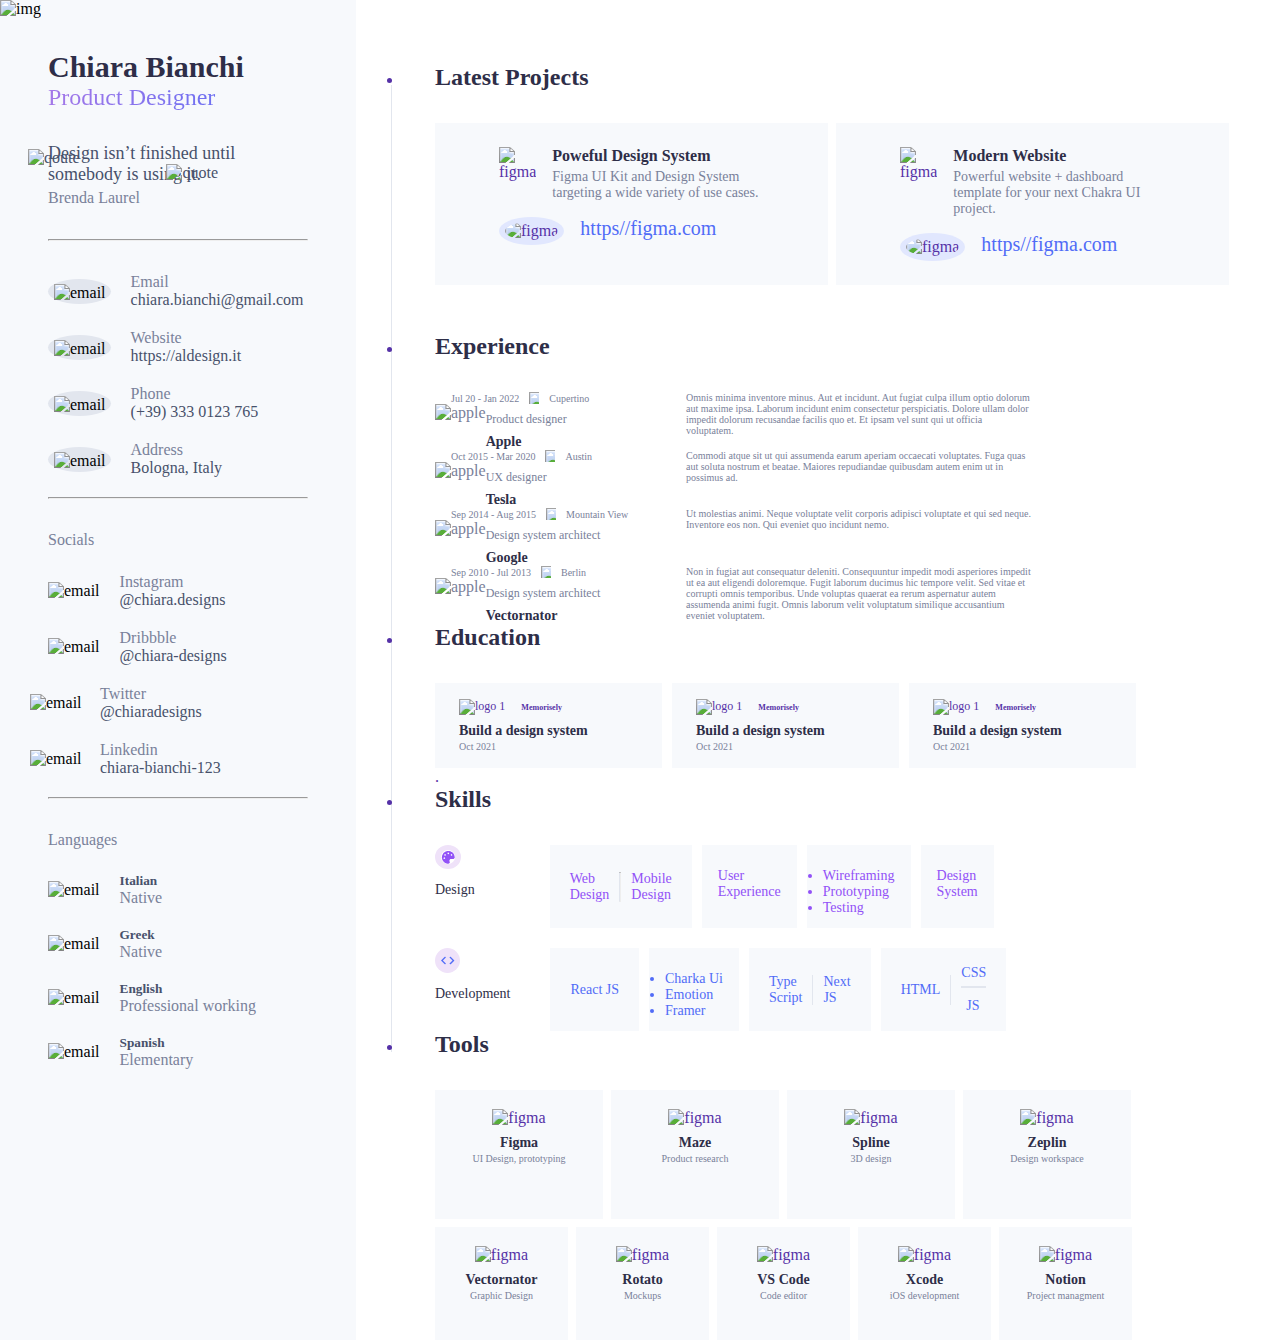
==== assignment-1-resume/index.html @ 6de22891 "made first assignment" ====
<!DOCTYPE html>
<html lang="en">

<head>
    <meta charset="UTF-8">
    <meta name="viewport" content="width=device-width, initial-scale=1.0">
    <title>Document</title>
    <link rel="stylesheet" href="styles/style.css">
</head>

<body>
    <div class="container">
        <div class="left">
            <!-- photo  -->
            <img src="images/images/picture.png" alt="img " class="img">
            <div class="left-container">


                <div class="names">
                    <h4 class="name">Chiara Bianchi</h4>
                    <p class="product">Product Designer</p>
                    <div class="quotes">
                        <img src="images/quote/Icon.png" alt="qoute" class="firstq">
                        <p class="design">Design isn’t finished until somebody is using it.</p>
                        <img src="images/quote/Icon2.png" alt="quote" class="secondq">
                    </div>
                    <p class="brenda">Brenda Laurel</p>
                    <hr>
                </div>
                <!-- emails  -->
                <div class="emails">
                    <div class="email">
                        <!-- first -->
                        <div class="first">
                            <div class="email-img">
                                <img src="images/icons/mail.png" alt="email">
                            </div>
                            <div>
                                <p>Email</p>
                                <a href="#">chiara.bianchi@gmail.com</a>
                            </div>
                        </div>
                        <!-- second  -->
                        <div class="first">
                            <div class="email-img">
                                <img src="images/icons/link.png" alt="email">
                            </div>
                            <div class="div">

                                <p>Website</p>
                                <a href="#">https://aldesign.it</a>
                            </div>
                        </div>
                    </div>
                    <!-- third  -->
                    <div class="first">
                        <div class="email-img">
                            <img src="images/icons/phone.png" alt="email">
                        </div>
                        <div>
                            <p>Phone</p>
                            <a href="#">(+39) 333 0123 765</a>
                        </div>
                    </div>
                    <!-- fourth -->
                    <div class="first">
                        <div class="email-img">
                            <img src="images/icons/location.png" alt="email">
                        </div>
                        <div>
                            <p>Address</p>
                            <a href="#">Bologna, Italy</a>
                        </div>
                    </div>

                    <hr>
                </div>
                <!-- socials -->
                <div class="socials">
                    <p class="soc">Socials</p>
                    <div class="first ">
                        <img src="images/icons/instagram.png" alt="email">
                        <div>
                            <p>Instagram</p>
                            <a href="#">@chiara.designs</a>
                        </div>
                    </div>
                    <div class="first">
                        <img src="images/icons/dribble.png" alt="email">
                        <div>
                            <p>Dribbble</p>
                            <a href="#">@chiara-designs</a>
                        </div>
                    </div>
                    <div class="first first-twitter">
                        <img src="images/icons/twitter.png" alt="email">
                        <div class="twitter-pad">
                            <p>Twitter</p>
                            <a href="#">@chiaradesigns</a>
                        </div>
                    </div>
                    <div class="first first-twitter">
                        <img src="images/icons/linkedin.png" alt="email">
                        <div class="twitter-pad">
                            <p>Linkedin</p>
                            <a href="#">chiara-bianchi-123</a>
                        </div>
                    </div>

                    <hr>
                </div>

                <!-- languages  -->
                <div class="languages">
                    <p class="soc">Languages</p>
                    <div class="first">
                        <img src="images/flags/italy.png" alt="email">
                        <div>
                            <h5>Italian</h5>
                            <p>Native</p>
                        </div>
                    </div>
                    <div class="first">
                        <img src="images/flags/greece.png" alt="email">
                        <div>
                            <h5>Greek</h5>
                            <p>Native</p>
                        </div>
                    </div>
                    <div class="first">
                        <img src="images/flags/britain.png" alt="email">
                        <div>
                            <h5>English</h5>
                            <p>Professional working</p>
                        </div>
                    </div>
                    <div class="first">
                        <img src="images/flags/spain.png" alt="email">
                        <div>
                            <h5>Spanish</h5>
                            <p>Elementary

                            </p>
                        </div>
                    </div>



                </div>
            </div>

        </div>
        <div class="right">
            <ul class="ul">
                <!-- latest projects -->
                <li class="li">
                    <h4>Latest Projects</h4>
                    <div class="lineHr"></div>

                    <div class="first-right">
                        <!-- left -->
                        <div class="left-right">
                            <div class="fig fig-bottom">
                                <img src="images/extra/figma.png" alt="figma">
                                <div class="pow">
                                    <h5 class="black">Poweful Design System</h5>
                                    <p class="gray">Figma UI Kit and Design System targeting a wide variety of use
                                        cases.
                                    </p>
                                </div>
                            </div>
                            <div class="fig">
                                <img src="images/extra/Icon.png" alt="figma" class="fig-image">
                                <div class="pow">
                                    <a href="#">https//figma.com</a>
                                </div>
                            </div>

                        </div>

                        <!-- right -->
                        <div class="left-right">
                            <div class="fig fig-bottom">
                                <img src="images/images/Image.png" alt="figma">
                                <div class="pow">
                                    <h5 class="black">Modern Website</h5>
                                    <p class="gray">
                                        Powerful website + dashboard template for your next Chakra UI project.
                                    </p>
                                </div>
                            </div>
                            <div class="fig">
                                <img src="images/icons/link.png" alt="figma" class="fig-image">
                                <div class="pow">
                                    <a href="#">https//figma.com</a>
                                </div>
                            </div>

                        </div>
                        <!-- finish -->

                    </div>


                </li>


                <!-- experience -->
                <li class="li">
                    <h4>Experience</h4>
                    <div class="lineHr"></div>
                    <div class="ul-comp">
                        <ul>
                            <!-- apple -->
                            <li class="second-right">
                                <div class="exp-left">
                                    <div class="exp-date">
                                        <p>Jul 20 - Jan 2022</p>
                                        <img src="./images/icons/location.png" alt="location">
                                        <p>Cupertino</p>
                                    </div>
                                    <div class="exp-logo">
                                        <img src="./images/companies/Logo icon.png" alt="apple">
                                        <div class="exp-prod">
                                            <p>Product designer</p>
                                            <h5>Apple</h5>
                                        </div>
                                    </div>
                                </div>
                                <div class="exp-right">
                                    <p>Omnis minima inventore minus. Aut et incidunt. Aut fugiat culpa illum optio
                                        dolorum aut
                                        maxime ipsa. Laborum incidunt enim consectetur perspiciatis. Dolore ullam dolor
                                        impedit
                                        dolorum recusandae facilis quo et. Et ipsam vel sunt qui ut officia voluptatem.
                                    </p>

                                </div>


                            </li>
                            <!-- tesla  -->
                            <li class="second-right">
                                <div class="exp-left">
                                    <div class="exp-date">
                                        <p>Oct 2015 - Mar 2020</p>
                                        <img src="./images/icons/location.png" alt="location">
                                        <p>Austin</p>
                                    </div>
                                    <div class="exp-logo">
                                        <img src="./images/companies/Logo icon-1.png" alt="apple">
                                        <div class="exp-prod">
                                            <p>UX designer</p>
                                            <h5>Tesla</h5>
                                        </div>
                                    </div>
                                </div>
                                <div class="exp-right">
                                    <p>Commodi atque sit ut qui assumenda earum aperiam occaecati voluptates. Fuga quas
                                        aut soluta nostrum et beatae. Maiores repudiandae quibusdam autem enim ut in
                                        possimus ad.</p>

                                </div>


                            </li>
                            <!-- google  -->
                            <li class="second-right">
                                <div class="exp-left">
                                    <div class="exp-date">
                                        <p>Sep 2014 - Aug 2015</p>
                                        <img src="./images/icons/location.png" alt="location">
                                        <p>Mountain View</p>
                                    </div>
                                    <div class="exp-logo">
                                        <img src="./images/companies/Logo icon-2.png" alt="apple">
                                        <div class="exp-prod">
                                            <p>Design system architect</p>
                                            <h5>Google</h5>
                                        </div>
                                    </div>
                                </div>
                                <div class="exp-right">
                                    <p>Ut molestias animi. Neque voluptate velit corporis adipisci voluptate et qui sed
                                        neque. Inventore eos non. Qui eveniet quo incidunt nemo.
                                    </p>

                                </div>


                            </li>
                            <!-- vectornator  -->
                            <li class="second-right">
                                <div class="exp-left">
                                    <div class="exp-date">
                                        <p>Sep 2010 - Jul 2013</p>
                                        <img src="./images/icons/location.png" alt="location">
                                        <p>Berlin </p>
                                    </div>
                                    <div class="exp-logo">
                                        <img src="./images/companies/Logo icon-3.png" alt="apple">
                                        <div class="exp-prod">
                                            <p>Design system architect</p>
                                            <h5>Vectornator</h5>
                                        </div>
                                    </div>
                                </div>
                                <div class="exp-right">
                                    <p>Non in fugiat aut consequatur deleniti. Consequuntur impedit modi asperiores
                                        impedit ut ea aut eligendi doloremque. Fugit laborum ducimus hic tempore velit.
                                        Sed vitae et corrupti omnis temporibus. Unde voluptas quaerat ea rerum
                                        aspernatur autem assumenda animi fugit. Omnis laborum velit voluptatum similique
                                        accusantium eveniet voluptatem.

                                </div>


                            </li>

                        </ul>
                    </div>
                </li>
                <!-- education  -->
                <li class="li">
                    <h4>Education</h4>
                    <div class="lineHr"></div>
                    <!-- ed first  -->
                    <div class="ed-first">
                        <!-- ed one  -->
                        <div class="ed-one">
                            <div class="ed-top">
                                <img src="./images/education/Logo.png" alt="logo 1">
                                <h6>Memorisely</h6>
                            </div>
                            <h5>Build a design system</h5>
                            <p>Oct 2021</p>
                        </div>
                        <!-- ed second  -->
                        <div class="ed-one">
                            <div class="ed-top">
                                <img src="./images/education/Logo-1.png" alt="logo 1">
                                <h6>Memorisely</h6>
                            </div>
                            <h5>Build a design system</h5>
                            <p>Oct 2021</p>
                        </div>
                        <!-- ed third  -->
                        <div class="ed-one">
                            <div class="ed-top">
                                <img src="./images/education/Logo-2.png" alt="logo 1">
                                <h6>Memorisely</h6>
                            </div>
                            <h5>Build a design system</h5>
                            <p>Oct 2021</p>
                        </div>
                    </div>
                    .
                </li>
                <!-- skills  -->
                <li class="li">
                    <h4>Skills</h4>
                    <div class="lineHr"></div>

                    <div class="skills">
                        <!-- design  -->
                        <div class="design">
                            <div class="left-design">
                                <img src="./images/design/Vector.jpg" alt="design">
                                <h5 style="color: #2E2E48;">Design</h5>
                            </div>
                            <div class="right-design">
                                <div class="design-grid design-grid-first">
                                    <p>Web
                                        <br>
                                        Design
                                    </p>
                                    <hr class="line-design">
                                    </hr>
                                    <p>Mobile
                                        <br>
                                        Design
                                    </p>
                                </div>
                                <div class="design-grid">
                                    <p>User
                                        <br>Experience
                                    </p>
                                </div>
                                <div class="design-grid">
                                    <ul>
                                        <li>Wireframing</li>
                                        <li>Prototyping</li>
                                        <li>Testing</li>
                                    </ul>
                                </div>
                                <div class="design-grid">
                                    <p>Design
                                        <br>
                                        System
                                    </p>
                                </div>

                            </div>

                        </div>

                        <!-- development  -->
                        <div class="design de-develop ">
                            <div class="left-design develop">
                                <img src="./images/design/code.png" alt="design">
                                <h5 style="color: #2E2E48;">Development</h5>
                            </div>
                            <div class="right-design">
                                <div class="design-grid design-grid-first development">
                                    <p>React JS
                                    </p>
                                    </p>
                                </div>
                                <div class="design-grid development">
                                    <ul>
                                        <li>Charka Ui</li>
                                        <li>Emotion</li>
                                        <li>Framer</li>
                                    </ul>
                                </div>
                                <div class="design-grid design-grid-first development">
                                    <p>Type
                                        <br>
                                        Script
                                    </p>
                                    <p class="line-design">
                                    </p>
                                    <p>Next
                                        <br>
                                        JS
                                    </p>
                                </div>
                                <div class="design-grid design-grid-first development">
                                    <p>HTML
                                    </p>
                                    <p class="line-design">
                                    </p>
                                    <p class="design-css">CSS
                                        <span class="js-span">JS</span>
                                    </p>


                                </div>

                            </div>

                        </div>

                    </div>
                </li>

                <!-- tools -->
                <li class="li">
                    <h4>Tools</h4>
                    <div class="tools">
                        <div class="first-grid">
                            <!-- figma  -->
                            <div class="figma">
                                <img src="./images/tools/Logo.png" alt="figma">
                                <h5>Figma</h5>
                                <p> UI Design, prototyping </p>

                            </div>
                            <!-- maze -->

                            <div class="figma">
                                <img src="./images/tools/Logo-1.png" alt="figma">
                                <h5>Maze</h5>
                                <p>Product research </p>

                            </div>
                            <!-- spline  -->

                            <div class="figma">
                                <img src="./images/tools/Logo-2.png" alt="figma">
                                <h5>Spline</h5>
                                <p>3D design </p>

                            </div>
                            <!-- zeplin  -->

                            <div class="figma">
                                <img src="./images/tools/Logo-3.png" alt="figma">
                                <h5>Zeplin</h5>
                                <p> Design workspace </p>

                            </div>


                        </div>

                        <!-- second grid -->
                        <div class="second-grid ">
                            <!-- bottom -->
                            <!-- Vectornator -->
                            <div class="figma bottom-figma">
                                <img src="./images/tools/Logo-4.png" alt="figma">
                                <h5>Vectornator</h5>
                                <p> Graphic Design </p>
                            </div>
                            <!-- Rotato -->
                            <div class="figma bottom-figma">
                                <img src="./images/tools/Logo-5.png" alt="figma">
                                <h5>Rotato</h5>
                                <p>Mockups </p>
                            </div>
                            <!-- vs code  -->
                            <div class="figma bottom-figma">
                                <img src="./images/tools/Logo-6.png" alt="figma">
                                <h5>VS Code</h5>
                                <p>Code editor </p>
                            </div>
                            <!-- xcode  -->
                            <div class="figma bottom-figma">
                                <img src="./images/tools/Logo-7.png" alt="figma">
                                <h5>Xcode</h5>
                                <p>iOS development</p>
                            </div>
                            <!-- Notion -->
                            <div class="figma bottom-figma">
                                <img src="./images/tools/Logo-8.png" alt="figma">
                                <h5>Notion</h5>
                                <p>Project managment</p>
                            </div>


                        </div>

                    </div>
                </li>

            </ul>



        </div>
    </div>





</body>

</html>
---- assignment-1-resume/styles/style.css ----
:root {
    --black-first: #47516B;
    --gray-second: #79819A;
    --back-second: #2E2E48;
    --blue-first: #516CF7;
    --grid-one: #F7F9FC;
    --blue-bg: #E1E7FE;
    --purple-bg: #EFE2F9;
    --border-color: #E2E6EE;
    --design-color: #9251F7;
    --li-color: #5531A7;
}



* {
    box-sizing: border-box;
    margin: 0;
    padding: 0;
}

a {
    text-decoration: none;
}


.container {
    display: flex;
    gap: 47px;
}

.left {
    /* text-align: center; */
    width: 100%;
    max-width: 356px;
    /* padding: 0px 48px; */
    background: var(--grid-one);
}

.left-container {
    padding: 0px 48px;
}

.img {
    padding-bottom: 32px;
}

.names h4 {
    font-size: 30px;
    color: #2E2E48;
}

.product {
    font-size: 24px;
    background: linear-gradient(to right, #A478E8, #516CF7);
    -webkit-background-clip: text;
    background-clip: text;
    -webkit-text-fill-color: transparent;
    font-weight: 500;
    padding-bottom: 32px;
}

.quotes {
    position: relative;
    color: var(--black-first);

}

.firstq {
    position: absolute;
    left: -20px;
    top: 6px;
}

.secondq {
    position: absolute;
    right: 90px;
    bottom: 3px;
}

.design {
    font-size: 18px;
}

.brenda {
    color: var(--gray-second);
    text-align: start;
    padding-top: 4px;
    padding-bottom: 32px;
}

hr {
    margin-bottom: 32px;
}


.first {
    display: flex;
    gap: 20px;
    align-items: center;
    padding-bottom: 20px;
}

.email-img {
    background: var(--border-color);
    padding: 5px 5px 2px 6px;
    border-radius: 50%;
}

.first p,
.soc,
.gray {
    color: var(--gray-second);

}

.first a,
.first h5 {
    color: var(--black-first);
}

.first-twitter img {
    width: 60px;
    margin-left: -18px;
}

.twitter-pad {
    margin-left: -10px;
}

.soc {
    padding-bottom: 24px;
}

.right {
    padding-top: 64px;
}

.right .li {
    position: relative;
    color: var(--li-color);
    list-style-image: url(/images/extra/li-img.png);
    padding-left: 32px;
}



.lineHr {
    position: absolute;
    left: -12px;
    top: 21px;
    border-left: 1.2px solid var(--border-color);
    height: 100%
}

.first-right {
    display: flex;
    flex-wrap: wrap;
    gap: 8px;
    padding-bottom: 48px;
}

.left-right {
    background: var(--grid-one);
    padding: 24px;
}

.fig {
    width: 345px;
    display: flex;
    align-items: start;
    gap: 16px;
    padding: 0px 40px;
}

.fig-bottom {
    padding-bottom: 16px;
}

.fig h5 {
    padding-bottom: 4px;

}

.black {
    color: var(--back-second);
    font-size: 16px;
}



.pow a {
    color: var(--blue-first);
    font-size: 20px;
    font-weight: 500;
}

.pow p {
    font-size: 14px;
}

.fig-image {
    background: var(--blue-bg);
    padding: 5px 6px;
    border-radius: 50%;
}

li h4 {
    padding-bottom: 32px;
    font-size: 24px;
    color: var(--back-second);
}

.second-right {
    display: flex;
    gap: 8px;
}

.exp-left {
    color: var(--gray-second);
    width: 212px;
}


.exp-date {
    display: flex;
    gap: 10px;
    align-items: center;
    padding-left: 16px;
    font-size: 10px;
}

.exp-date img {
    width: 10px;
    height: 12px;
}

.exp-logo {
    display: flex;
    align-items: start;
}

.exp-prod {
    padding-top: 8px;
    font-size: 12px;
}

.exp-prod h5 {
    color: var(--back-second);
    font-size: 14px;
    padding-top: 7px;
}

.exp-right {
    color: var(--gray-second);
    width: 408px;
    font-size: 10px;
    padding: 0px 31px;
}

.ed-first {
    display: flex;
    flex-wrap: wrap;
    gap: 10px;
}

.ed-one {
    background: var(--grid-one);
    width: 227px;
    padding: 16px 24px;
}

.ed-top {
    display: flex;
    align-items: center;
    gap: 16px;
    padding-bottom: 8px;
    font-size: 12px;
}

.ed-one h5 {
    color: var(--back-second);
    padding-bottom: 2px;
    font-size: 14px;
}

.ed-one p {
    color: var(--gray-second);
    font-size: 10px;

}

.design {
    display: flex;

}

.left-design {
    padding-right: 75px;
}

.develop {
    padding-right: 40px;
}

.left-design img {
    background: var(--purple-bg);
    padding: 5px 6px;
    border-radius: 50%;
}

.develop img {
    padding: 8px 5px;
}

.left-design h5 {
    font-size: 14px;
    font-weight: 300;
    color: var(var(--back-second));
    padding-top: 8px;
}



.right-design {
    display: flex;
    gap: 10px;
    align-items: center;

}

.design-grid {
    background: var(--grid-one);
    padding: 23px 16px;
    font-size: 14px;
    height: 83px;
    color: var(--design-color);

}

.design-grid-first {
    display: flex;
    padding: 10px 20px;
    align-items: center;
}

.design-grid-first p {
    text-wrap: wrap;

}

.line-design {
    border-left: 1.5px solid var(--border-color);
    height: 30px;
    margin: 0px 10px;
    color: var(--border-color);
}

.js-span {
    display: block;
    border-top: 2px solid var(--border-color);
    padding-left: 5px;
    padding-top: 10px;
    margin-top: 5px;

}

.design-grid ul li {
    list-style: initial;
}

.development {
    color: var(--blue-first);
}

.de-develop {
    padding-top: 20px;
}

.first-grid {
    display: flex;
    gap: 8px;
    flex-wrap: wrap;

}

.figma {
    background: var(--grid-one);
    text-align: center;
    padding: 19px 30px;
    width: 168px;
    height: 129px;
}

.figma h5 {
    font-size: 14px;
    color: var(--back-second);
    padding-bottom: 2px;
    padding-top: 8px;
}

.figma p {
    font-size: 10px;
    color: var(--gray-second);
}

.bottom-figma {
    width: 133px;
    height: 113px;
    padding: 19px 26px;
}

.second-grid {
    display: flex;
    flex-wrap: wrap;
    gap: 8px;
    padding-top: 8px;
}

.left hr {
    color: var(--border-color);
}



@media (max-width: 768px) {
    .container {
        display: block;

    }

    .left {
        max-width: 445px;
        align-items: center;
    }

    .right {
        padding: 0px 30px;
    }

    .right .li {
        padding-left: 22px;
    }

    .second-right {
        display: block;
    }

    .exp-right {
        padding: 10px;
    }

    .right-design {
        display: grid;
    }

    .img {
        width: 100%;
    }

    .quotes p {
        width: 202px;
    }
}
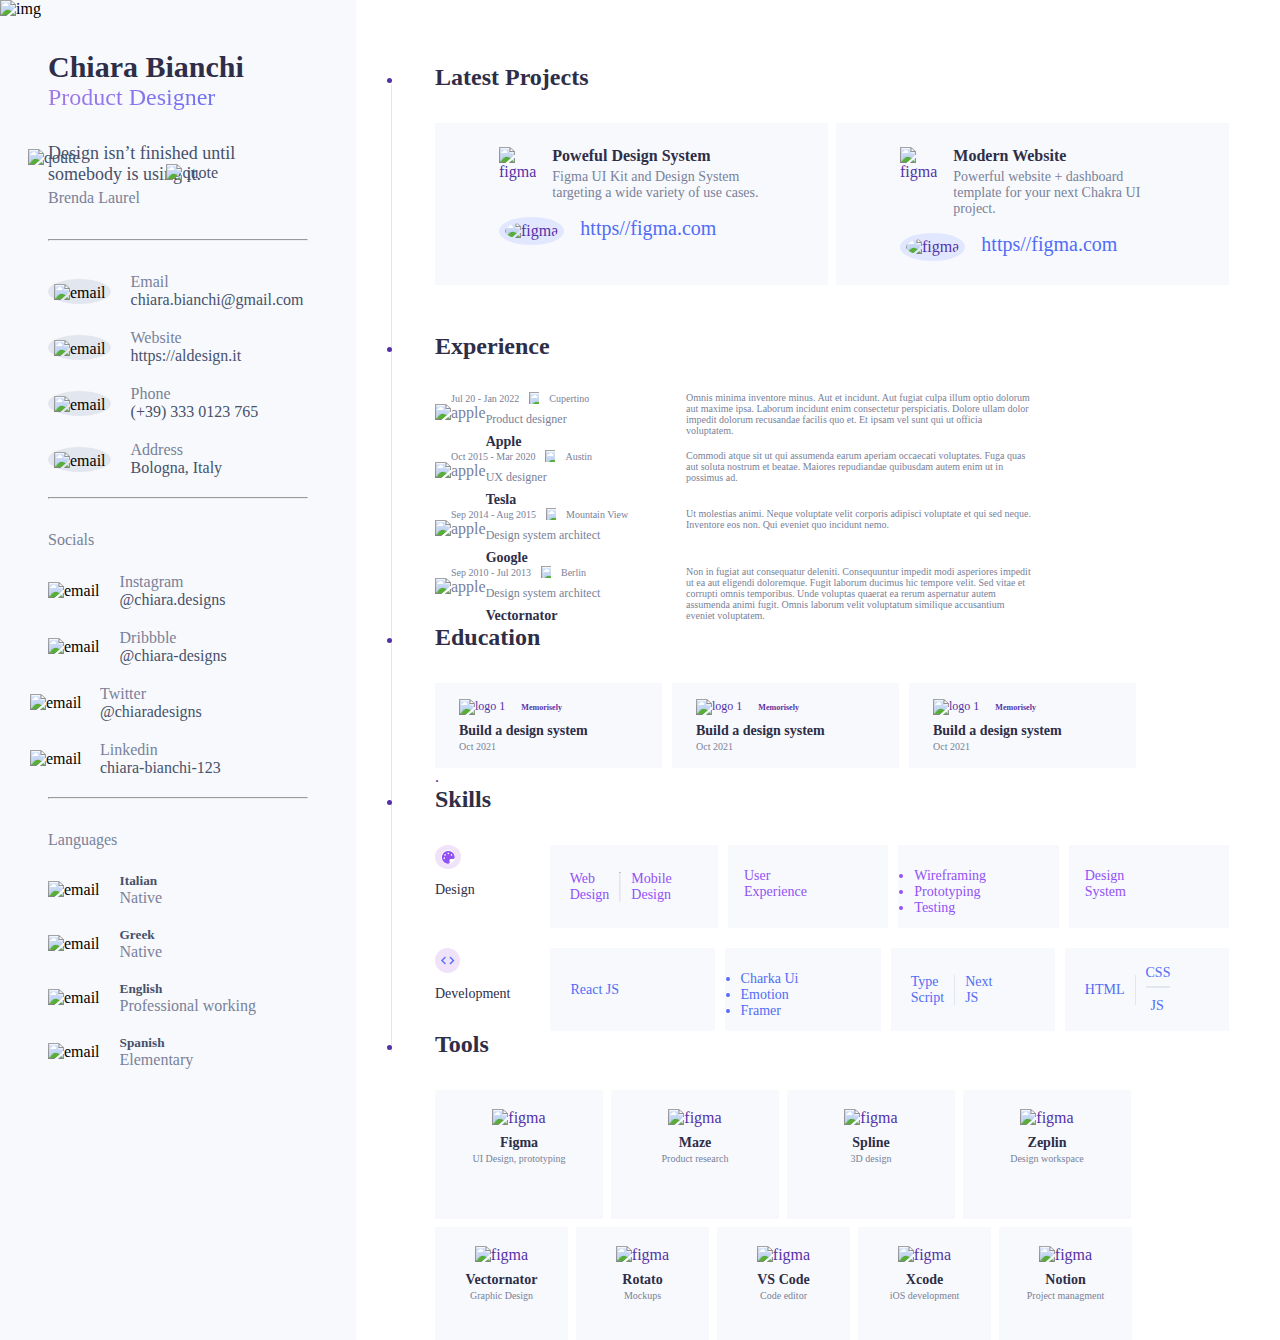
==== commit d0888f69: "refactor code flex grow" ====
--- a/assignment-1-resume/index.html
+++ b/assignment-1-resume/index.html
@@ -5,6 +5,11 @@
     <meta charset="UTF-8">
     <meta name="viewport" content="width=device-width, initial-scale=1.0">
     <title>Document</title>
+    <link rel="preconnect" href="https://fonts.googleapis.com">
+    <link rel="preconnect" href="https://fonts.gstatic.com" crossorigin>
+    <link
+        href="https://fonts.googleapis.com/css2?family=DM+Sans:ital,opsz,wght@0,9..40,100..1000;1,9..40,100..1000&display=swap"
+        rel="stylesheet">
     <link rel="stylesheet" href="styles/style.css">
 </head>
 
@@ -216,11 +221,11 @@
                                 <div class="exp-left">
                                     <div class="exp-date">
                                         <p>Jul 20 - Jan 2022</p>
-                                        <img src="./images/icons/location.png" alt="location">
+                                        <img src="images/icons/location.png" alt="location">
                                         <p>Cupertino</p>
                                     </div>
                                     <div class="exp-logo">
-                                        <img src="./images/companies/Logo icon.png" alt="apple">
+                                        <img src="images/companies/Logo icon.png" alt="apple">
                                         <div class="exp-prod">
                                             <p>Product designer</p>
                                             <h5>Apple</h5>
@@ -244,11 +249,11 @@
                                 <div class="exp-left">
                                     <div class="exp-date">
                                         <p>Oct 2015 - Mar 2020</p>
-                                        <img src="./images/icons/location.png" alt="location">
+                                        <img src="images/icons/location.png" alt="location">
                                         <p>Austin</p>
                                     </div>
                                     <div class="exp-logo">
-                                        <img src="./images/companies/Logo icon-1.png" alt="apple">
+                                        <img src="images/companies/Logo icon-1.png" alt="apple">
                                         <div class="exp-prod">
                                             <p>UX designer</p>
                                             <h5>Tesla</h5>
@@ -269,11 +274,11 @@
                                 <div class="exp-left">
                                     <div class="exp-date">
                                         <p>Sep 2014 - Aug 2015</p>
-                                        <img src="./images/icons/location.png" alt="location">
+                                        <img src="images/icons/location.png" alt="location">
                                         <p>Mountain View</p>
                                     </div>
                                     <div class="exp-logo">
-                                        <img src="./images/companies/Logo icon-2.png" alt="apple">
+                                        <img src="images/companies/Logo icon-2.png" alt="apple">
                                         <div class="exp-prod">
                                             <p>Design system architect</p>
                                             <h5>Google</h5>
@@ -294,11 +299,11 @@
                                 <div class="exp-left">
                                     <div class="exp-date">
                                         <p>Sep 2010 - Jul 2013</p>
-                                        <img src="./images/icons/location.png" alt="location">
+                                        <img src="images/icons/location.png" alt="location">
                                         <p>Berlin </p>
                                     </div>
                                     <div class="exp-logo">
-                                        <img src="./images/companies/Logo icon-3.png" alt="apple">
+                                        <img src="images/companies/Logo icon-3.png" alt="apple">
                                         <div class="exp-prod">
                                             <p>Design system architect</p>
                                             <h5>Vectornator</h5>
@@ -329,7 +334,7 @@
                         <!-- ed one  -->
                         <div class="ed-one">
                             <div class="ed-top">
-                                <img src="./images/education/Logo.png" alt="logo 1">
+                                <img src="images/education/Logo.png" alt="logo 1">
                                 <h6>Memorisely</h6>
                             </div>
                             <h5>Build a design system</h5>
@@ -338,7 +343,7 @@
                         <!-- ed second  -->
                         <div class="ed-one">
                             <div class="ed-top">
-                                <img src="./images/education/Logo-1.png" alt="logo 1">
+                                <img src="images/education/Logo-1.png" alt="logo 1">
                                 <h6>Memorisely</h6>
                             </div>
                             <h5>Build a design system</h5>
@@ -347,7 +352,7 @@
                         <!-- ed third  -->
                         <div class="ed-one">
                             <div class="ed-top">
-                                <img src="./images/education/Logo-2.png" alt="logo 1">
+                                <img src="images/education/Logo-2.png" alt="logo 1">
                                 <h6>Memorisely</h6>
                             </div>
                             <h5>Build a design system</h5>
@@ -365,7 +370,7 @@
                         <!-- design  -->
                         <div class="design">
                             <div class="left-design">
-                                <img src="./images/design/Vector.jpg" alt="design">
+                                <img src="images/design/Vector.jpg" alt="design">
                                 <h5 style="color: #2E2E48;">Design</h5>
                             </div>
                             <div class="right-design">
@@ -407,7 +412,7 @@
                         <!-- development  -->
                         <div class="design de-develop ">
                             <div class="left-design develop">
-                                <img src="./images/design/code.png" alt="design">
+                                <img src="images/design/code.png" alt="design">
                                 <h5 style="color: #2E2E48;">Development</h5>
                             </div>
                             <div class="right-design">
@@ -461,7 +466,7 @@
                         <div class="first-grid">
                             <!-- figma  -->
                             <div class="figma">
-                                <img src="./images/tools/Logo.png" alt="figma">
+                                <img src="images/tools/Logo.png" alt="figma">
                                 <h5>Figma</h5>
                                 <p> UI Design, prototyping </p>
 
@@ -469,7 +474,7 @@
                             <!-- maze -->
 
                             <div class="figma">
-                                <img src="./images/tools/Logo-1.png" alt="figma">
+                                <img src="images/tools/Logo-1.png" alt="figma">
                                 <h5>Maze</h5>
                                 <p>Product research </p>
 
@@ -477,7 +482,7 @@
                             <!-- spline  -->
 
                             <div class="figma">
-                                <img src="./images/tools/Logo-2.png" alt="figma">
+                                <img src="images/tools/Logo-2.png" alt="figma">
                                 <h5>Spline</h5>
                                 <p>3D design </p>
 
@@ -485,7 +490,7 @@
                             <!-- zeplin  -->
 
                             <div class="figma">
-                                <img src="./images/tools/Logo-3.png" alt="figma">
+                                <img src="images/tools/Logo-3.png" alt="figma">
                                 <h5>Zeplin</h5>
                                 <p> Design workspace </p>
 
@@ -499,31 +504,31 @@
                             <!-- bottom -->
                             <!-- Vectornator -->
                             <div class="figma bottom-figma">
-                                <img src="./images/tools/Logo-4.png" alt="figma">
+                                <img src="images/tools/Logo-4.png" alt="figma">
                                 <h5>Vectornator</h5>
                                 <p> Graphic Design </p>
                             </div>
                             <!-- Rotato -->
                             <div class="figma bottom-figma">
-                                <img src="./images/tools/Logo-5.png" alt="figma">
+                                <img src="images/tools/Logo-5.png" alt="figma">
                                 <h5>Rotato</h5>
                                 <p>Mockups </p>
                             </div>
                             <!-- vs code  -->
                             <div class="figma bottom-figma">
-                                <img src="./images/tools/Logo-6.png" alt="figma">
+                                <img src="images/tools/Logo-6.png" alt="figma">
                                 <h5>VS Code</h5>
                                 <p>Code editor </p>
                             </div>
                             <!-- xcode  -->
                             <div class="figma bottom-figma">
-                                <img src="./images/tools/Logo-7.png" alt="figma">
+                                <img src="images/tools/Logo-7.png" alt="figma">
                                 <h5>Xcode</h5>
                                 <p>iOS development</p>
                             </div>
                             <!-- Notion -->
                             <div class="figma bottom-figma">
-                                <img src="./images/tools/Logo-8.png" alt="figma">
+                                <img src="images/tools/Logo-8.png" alt="figma">
                                 <h5>Notion</h5>
                                 <p>Project managment</p>
                             </div>
--- a/assignment-1-resume/styles/style.css
+++ b/assignment-1-resume/styles/style.css
@@ -324,12 +324,14 @@
 
 .right-design {
     display: flex;
+    flex: 1;
     gap: 10px;
     align-items: center;
 
 }
 
 .design-grid {
+    flex: 1;
     background: var(--grid-one);
     padding: 23px 16px;
     font-size: 14px;
@@ -425,7 +427,7 @@
 
 @media (max-width: 768px) {
     .container {
-        display: block;
+        display: grid;
 
     }
 
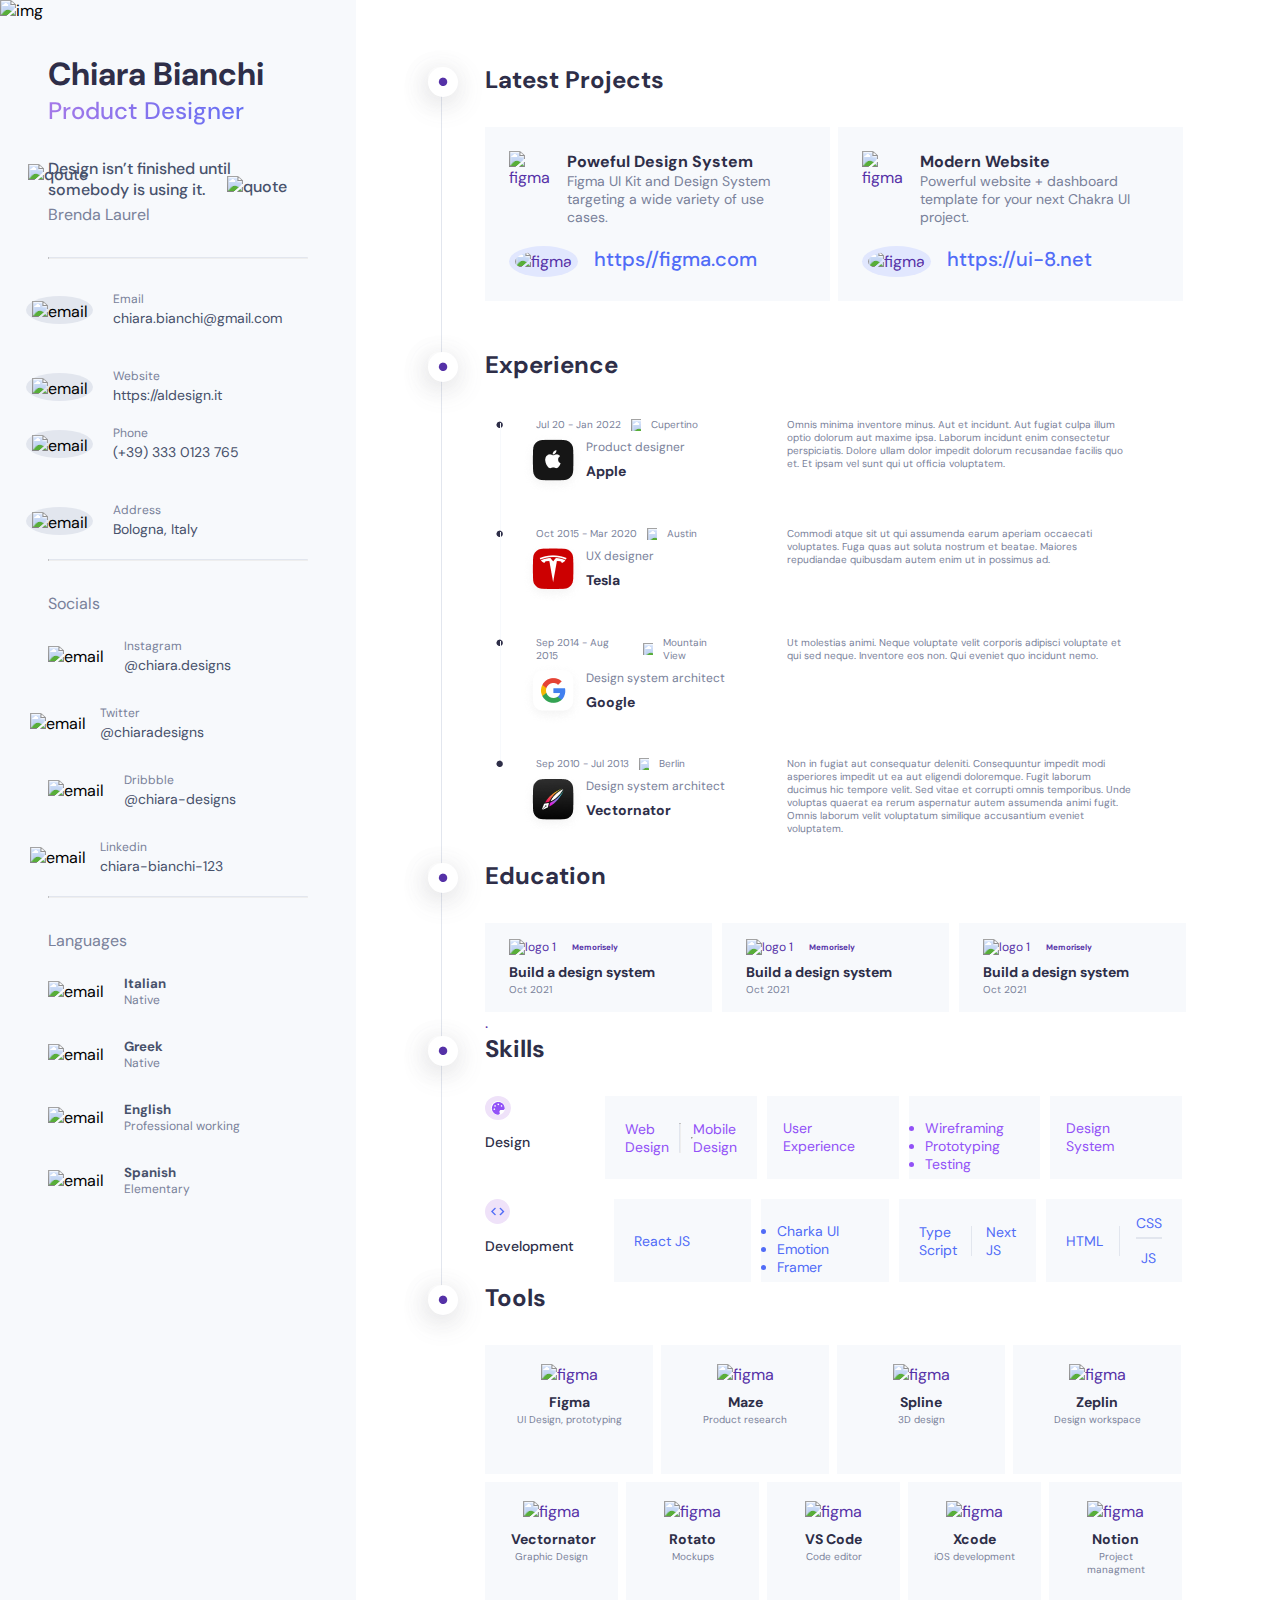
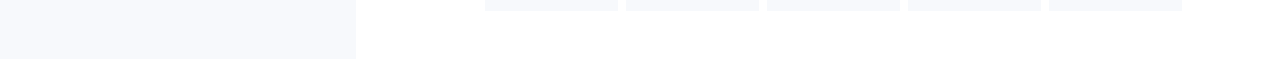
==== commit 072ff6f5: "add bem and other left out desigin finish all and media queries with min-width" ====
--- a/assignment-1-resume/index.html
+++ b/assignment-1-resume/index.html
@@ -4,7 +4,8 @@
 <head>
     <meta charset="UTF-8">
     <meta name="viewport" content="width=device-width, initial-scale=1.0">
-    <title>Document</title>
+    <title>LF Assignment 1 </title>
+    <link rel="icon" type="image/x-icon" href="images/logo/lflogo.png">
     <link rel="preconnect" href="https://fonts.googleapis.com">
     <link rel="preconnect" href="https://fonts.gstatic.com" crossorigin>
     <link
@@ -14,29 +15,28 @@
 </head>
 
 <body>
-    <div class="container">
-        <div class="left">
+    <main class="container">
+        <!-- left  -->
+        <section class="left">
             <!-- photo  -->
-            <img src="images/images/picture.png" alt="img " class="img">
+            <img src="images/images/picture.png" alt="img " class="left-top-img">
             <div class="left-container">
-
-
-                <div class="names">
-                    <h4 class="name">Chiara Bianchi</h4>
-                    <p class="product">Product Designer</p>
-                    <div class="quotes">
-                        <img src="images/quote/Icon.png" alt="qoute" class="firstq">
-                        <p class="design">Design isn’t finished until somebody is using it.</p>
-                        <img src="images/quote/Icon2.png" alt="quote" class="secondq">
+                <div class="names-left">
+                    <h4>Chiara Bianchi</h4>
+                    <p class="product-design">Product Designer</p>
+                    <div class="quotes-withText">
+                        <img src="images/quote/Icon.png" alt="qoute" class="first-quote">
+                        <p>Design isn&rsquo;t finished until somebody is using it.</p>
+                        <img src="images/quote/Icon2.png" alt="quote" class="second-quote">
                     </div>
                     <p class="brenda">Brenda Laurel</p>
-                    <hr>
+                    <hr class="left-hr">
                 </div>
-                <!-- emails  -->
-                <div class="emails">
-                    <div class="email">
+                <!-- personal info  -->
+                <div class="personal-info">
+                    <div class="email-web ">
                         <!-- first -->
-                        <div class="first">
+                        <div class="social-design">
                             <div class="email-img">
                                 <img src="images/icons/mail.png" alt="email">
                             </div>
@@ -46,7 +46,7 @@
                             </div>
                         </div>
                         <!-- second  -->
-                        <div class="first">
+                        <div class="social-design ">
                             <div class="email-img">
                                 <img src="images/icons/link.png" alt="email">
                             </div>
@@ -58,497 +58,550 @@
                         </div>
                     </div>
                     <!-- third  -->
-                    <div class="first">
-                        <div class="email-img">
-                            <img src="images/icons/phone.png" alt="email">
-                        </div>
-                        <div>
-                            <p>Phone</p>
-                            <a href="#">(+39) 333 0123 765</a>
+                    <div class="email-web">
+
+
+                        <div class="social-design">
+                            <div class="email-img">
+                                <img src="images/icons/phone.png" alt="email">
+                            </div>
+                            <div>
+                                <p>Phone</p>
+                                <a href="#">(+39) 333 0123 765</a>
+                            </div>
+                        </div>
+                        <!-- fourth -->
+                        <div class="social-design address-padding">
+                            <div class="email-img">
+                                <img src="images/icons/location.png" alt="email">
+                            </div>
+                            <div>
+                                <p>Address</p>
+                                <a href="#">Bologna, Italy</a>
+                            </div>
                         </div>
                     </div>
-                    <!-- fourth -->
-                    <div class="first">
-                        <div class="email-img">
-                            <img src="images/icons/location.png" alt="email">
-                        </div>
-                        <div>
-                            <p>Address</p>
-                            <a href="#">Bologna, Italy</a>
-                        </div>
-                    </div>
-
-                    <hr>
+
+                    <hr class="left-hr">
                 </div>
                 <!-- socials -->
                 <div class="socials">
                     <p class="soc">Socials</p>
-                    <div class="first ">
-                        <img src="images/icons/instagram.png" alt="email">
-                        <div>
-                            <p>Instagram</p>
-                            <a href="#">@chiara.designs</a>
-                        </div>
+                    <div class="social-grid">
+
+                        <!-- insta  -->
+                        <div class="social-design insta  ">
+                            <img src="images/icons/instagram.png" alt="email">
+                            <div>
+                                <p>Instagram</p>
+                                <a href="#">@chiara.designs</a>
+                            </div>
+                        </div>
+                        <!-- dribble -->
+                        <div class="social-design dribble">
+                            <img src="images/icons/dribble.png" alt="email">
+                            <div>
+                                <p>Dribbble</p>
+                                <a href="#">@chiara-designs</a>
+                            </div>
+                        </div>
+                        <!-- twitter  -->
+                        <div class="social-design first-twitter">
+                            <img src="images/icons/twitter.png" alt="email">
+                            <div class="twitter-pad">
+                                <p>Twitter</p>
+                                <a href="#">@chiaradesigns</a>
+                            </div>
+                        </div>
+                        <!-- linkdin -->
+                        <div class="social-design first-twitter linkdin">
+                            <img src="images/icons/linkedin.png" alt="email">
+                            <div class="twitter-pad">
+                                <p>Linkedin</p>
+                                <a href="#">chiara-bianchi-123</a>
+                            </div>
+                        </div>
+
                     </div>
-                    <div class="first">
-                        <img src="images/icons/dribble.png" alt="email">
-                        <div>
-                            <p>Dribbble</p>
-                            <a href="#">@chiara-designs</a>
-                        </div>
-                    </div>
-                    <div class="first first-twitter">
-                        <img src="images/icons/twitter.png" alt="email">
-                        <div class="twitter-pad">
-                            <p>Twitter</p>
-                            <a href="#">@chiaradesigns</a>
-                        </div>
-                    </div>
-                    <div class="first first-twitter">
-                        <img src="images/icons/linkedin.png" alt="email">
-                        <div class="twitter-pad">
-                            <p>Linkedin</p>
-                            <a href="#">chiara-bianchi-123</a>
-                        </div>
-                    </div>
-
-                    <hr>
+                    <hr class="left-hr">
                 </div>
 
                 <!-- languages  -->
                 <div class="languages">
                     <p class="soc">Languages</p>
-                    <div class="first">
-                        <img src="images/flags/italy.png" alt="email">
-                        <div>
-                            <h5>Italian</h5>
-                            <p>Native</p>
-                        </div>
+                    <div class="social-grid">
+                        <div class="social-design">
+                            <img src="images/flags/italy.png" alt="email">
+                            <div>
+                                <h5>Italian</h5>
+                                <p>Native</p>
+                            </div>
+                        </div>
+                        <div class="social-design greek">
+                            <img src="images/flags/greece.png" alt="email">
+                            <div>
+                                <h5>Greek</h5>
+                                <p>Native</p>
+                            </div>
+                        </div>
+                        <div class="social-design">
+                            <img src="images/flags/britain.png" alt="email">
+                            <div>
+                                <h5>English</h5>
+                                <p>Professional working</p>
+                            </div>
+                        </div>
+                        <div class="social-design">
+                            <img src="images/flags/spain.png" alt="email">
+                            <div>
+                                <h5>Spanish</h5>
+                                <p>Elementary
+
+                                </p>
+                            </div>
+                        </div>
+
+
+
                     </div>
-                    <div class="first">
-                        <img src="images/flags/greece.png" alt="email">
-                        <div>
-                            <h5>Greek</h5>
-                            <p>Native</p>
-                        </div>
-                    </div>
-                    <div class="first">
-                        <img src="images/flags/britain.png" alt="email">
-                        <div>
-                            <h5>English</h5>
-                            <p>Professional working</p>
-                        </div>
-                    </div>
-                    <div class="first">
-                        <img src="images/flags/spain.png" alt="email">
-                        <div>
-                            <h5>Spanish</h5>
-                            <p>Elementary
-
-                            </p>
-                        </div>
-                    </div>
-
-
-
                 </div>
+
+                <!-- left container finished  -->
             </div>
 
-        </div>
-        <div class="right">
-            <ul class="ul">
-                <!-- latest projects -->
-                <li class="li">
-                    <h4>Latest Projects</h4>
-                    <div class="lineHr"></div>
-
-                    <div class="first-right">
-                        <!-- left -->
-                        <div class="left-right">
-                            <div class="fig fig-bottom">
-                                <img src="images/extra/figma.png" alt="figma">
-                                <div class="pow">
-                                    <h5 class="black">Poweful Design System</h5>
-                                    <p class="gray">Figma UI Kit and Design System targeting a wide variety of use
-                                        cases.
-                                    </p>
-                                </div>
-                            </div>
-                            <div class="fig">
-                                <img src="images/extra/Icon.png" alt="figma" class="fig-image">
-                                <div class="pow">
-                                    <a href="#">https//figma.com</a>
-                                </div>
-                            </div>
-
-                        </div>
-
-                        <!-- right -->
-                        <div class="left-right">
-                            <div class="fig fig-bottom">
-                                <img src="images/images/Image.png" alt="figma">
-                                <div class="pow">
-                                    <h5 class="black">Modern Website</h5>
-                                    <p class="gray">
-                                        Powerful website + dashboard template for your next Chakra UI project.
-                                    </p>
-                                </div>
-                            </div>
-                            <div class="fig">
-                                <img src="images/icons/link.png" alt="figma" class="fig-image">
-                                <div class="pow">
-                                    <a href="#">https//figma.com</a>
-                                </div>
-                            </div>
-
-                        </div>
-                        <!-- finish -->
-
-                    </div>
-
-
-                </li>
-
-
-                <!-- experience -->
-                <li class="li">
-                    <h4>Experience</h4>
-                    <div class="lineHr"></div>
-                    <div class="ul-comp">
-                        <ul>
-                            <!-- apple -->
-                            <li class="second-right">
-                                <div class="exp-left">
-                                    <div class="exp-date">
-                                        <p>Jul 20 - Jan 2022</p>
-                                        <img src="images/icons/location.png" alt="location">
-                                        <p>Cupertino</p>
-                                    </div>
-                                    <div class="exp-logo">
-                                        <img src="images/companies/Logo icon.png" alt="apple">
-                                        <div class="exp-prod">
-                                            <p>Product designer</p>
-                                            <h5>Apple</h5>
+        </section>
+
+
+        <!-- right  -->
+        <aside class="right">
+            <nav class="ul">
+                <ul class="ul">
+                    <!-- latest projects -->
+                    <li class="right-main-li">
+                        <h4 class="top-name">Latest Projects</h4>
+                        <div class="lineHr"></div>
+                        <div class="li-shadow"></div>
+                        <img class=" li-shadow" src="/assignment-1-resume/images/extra/li-img.png" alt="">
+
+                        <div class="projects-div">
+                            <!-- left -->
+                            <div class="project-left">
+                                <div class="fig fig-bottom">
+                                    <img src="images/extra/figma.png" alt="figma">
+                                    <div class="powerful">
+                                        <h5 class="black">Poweful Design System</h5>
+                                        <p class="gray">Figma UI Kit and Design System targeting a wide variety of use
+                                            cases.
+                                        </p>
+                                    </div>
+                                </div>
+                                <div class="fig">
+                                    <img src="images/extra/Icon.png" alt="figma" class="fig-image">
+                                    <div class="powerful">
+                                        <a href="#">https//figma.com</a>
+                                    </div>
+                                </div>
+
+                            </div>
+
+                            <!-- right -->
+                            <div class="project-left">
+                                <div class="fig fig-bottom">
+                                    <img src="images/images/Image.png" alt="figma">
+                                    <div class="powerful">
+                                        <h5 class="black">Modern Website</h5>
+                                        <p class="gray">
+                                            Powerful website + dashboard template for your next Chakra UI project.
+                                        </p>
+                                    </div>
+                                </div>
+                                <div class="fig">
+                                    <img src="images/icons/link.png" alt="figma" class="fig-image">
+                                    <div class="powerful">
+                                        <a href="#">https://ui-8.net</a>
+                                    </div>
+                                </div>
+
+                            </div>
+                            <!-- finish -->
+
+                        </div>
+
+
+                    </li>
+
+                    <!-- experience -->
+                    <li class="right-main-li">
+
+                        <h4 class="top-name">Experience</h4>
+                        <div class="lineHr"></div>
+                        <div class="li-shadow"></div>
+                        <img class=" li-shadow" src="/assignment-1-resume/images/extra/li-img.png" alt="">
+                        <div class="ul-comppany">
+                            <nav>
+                                <ul class="experience-ul">
+                                    <!-- apple -->
+                                    <li class="company">
+                                        <div class="company-hr"></div>
+                                        <div class="flex-experience">
+                                            <div class="exp-left">
+                                                <div class="exp-date">
+                                                    <p>Jul 20 - Jan 2022</p>
+                                                    <img src="images/icons/location.png" alt="location">
+                                                    <p>Cupertino</p>
+                                                </div>
+                                                <div class="exp-logo">
+                                                    <img src="images/companies/Logoicon.png" alt="apple">
+                                                    <div class="exp-prod">
+                                                        <p>Product designer</p>
+                                                        <h5>Apple</h5>
+                                                    </div>
+                                                </div>
+                                            </div>
+                                            <div class="exp-flex-right">
+                                                <p>Omnis minima inventore minus. Aut et incidunt. Aut fugiat culpa illum
+                                                    optio
+                                                    dolorum aut
+                                                    maxime ipsa. Laborum incidunt enim consectetur perspiciatis. Dolore
+                                                    ullam
+                                                    dolor
+                                                    impedit
+                                                    dolorum recusandae facilis quo et. Et ipsam vel sunt qui ut officia
+                                                    voluptatem.
+                                                </p>
+
+                                            </div>
+
+
                                         </div>
-                                    </div>
-                                </div>
-                                <div class="exp-right">
-                                    <p>Omnis minima inventore minus. Aut et incidunt. Aut fugiat culpa illum optio
-                                        dolorum aut
-                                        maxime ipsa. Laborum incidunt enim consectetur perspiciatis. Dolore ullam dolor
-                                        impedit
-                                        dolorum recusandae facilis quo et. Et ipsam vel sunt qui ut officia voluptatem.
-                                    </p>
-
-                                </div>
-
-
-                            </li>
-                            <!-- tesla  -->
-                            <li class="second-right">
-                                <div class="exp-left">
-                                    <div class="exp-date">
-                                        <p>Oct 2015 - Mar 2020</p>
-                                        <img src="images/icons/location.png" alt="location">
-                                        <p>Austin</p>
-                                    </div>
-                                    <div class="exp-logo">
-                                        <img src="images/companies/Logo icon-1.png" alt="apple">
-                                        <div class="exp-prod">
-                                            <p>UX designer</p>
-                                            <h5>Tesla</h5>
+                                    </li>
+                                    <!-- tesla  -->
+                                    <li class="company">
+                                        <div class="company-hr"></div>
+                                        <div class="flex-experience">
+                                            <div class="exp-left">
+                                                <div class="exp-date">
+                                                    <p>Oct 2015 - Mar 2020</p>
+                                                    <img src="images/icons/location.png" alt="location">
+                                                    <p>Austin</p>
+                                                </div>
+                                                <div class="exp-logo">
+                                                    <img src="images/companies/Logoicon-1.png" alt="apple">
+                                                    <div class="exp-prod">
+                                                        <p>UX designer</p>
+                                                        <h5>Tesla</h5>
+                                                    </div>
+                                                </div>
+                                            </div>
+                                            <div class="exp-flex-right">
+                                                <p>Commodi atque sit ut qui assumenda earum aperiam occaecati
+                                                    voluptates.
+                                                    Fuga
+                                                    quas
+                                                    aut soluta nostrum et beatae. Maiores repudiandae quibusdam autem
+                                                    enim
+                                                    ut in
+                                                    possimus ad.</p>
+
+                                            </div>
+
+
                                         </div>
-                                    </div>
-                                </div>
-                                <div class="exp-right">
-                                    <p>Commodi atque sit ut qui assumenda earum aperiam occaecati voluptates. Fuga quas
-                                        aut soluta nostrum et beatae. Maiores repudiandae quibusdam autem enim ut in
-                                        possimus ad.</p>
-
-                                </div>
-
-
-                            </li>
-                            <!-- google  -->
-                            <li class="second-right">
-                                <div class="exp-left">
-                                    <div class="exp-date">
-                                        <p>Sep 2014 - Aug 2015</p>
-                                        <img src="images/icons/location.png" alt="location">
-                                        <p>Mountain View</p>
-                                    </div>
-                                    <div class="exp-logo">
-                                        <img src="images/companies/Logo icon-2.png" alt="apple">
-                                        <div class="exp-prod">
-                                            <p>Design system architect</p>
-                                            <h5>Google</h5>
+                                    </li>
+                                    <!-- google  -->
+                                    <li class="company">
+                                        <div class="company-hr"></div>
+                                        <div class="flex-experience">
+                                            <div class="exp-left">
+                                                <div class="exp-date">
+                                                    <p>Sep 2014 - Aug 2015</p>
+                                                    <img src="images/icons/location.png" alt="location">
+                                                    <p>Mountain View</p>
+                                                </div>
+                                                <div class="exp-logo">
+                                                    <img src="images/companies/Logoicon-2.png" alt="apple">
+                                                    <div class="exp-prod">
+                                                        <p>Design system architect</p>
+                                                        <h5>Google</h5>
+                                                    </div>
+                                                </div>
+                                            </div>
+                                            <div class="exp-flex-right">
+                                                <p>Ut molestias animi. Neque voluptate velit corporis adipisci voluptate
+                                                    et
+                                                    qui
+                                                    sed
+                                                    neque. Inventore eos non. Qui eveniet quo incidunt nemo.
+                                                </p>
+
+                                            </div>
+
+
                                         </div>
-                                    </div>
-                                </div>
-                                <div class="exp-right">
-                                    <p>Ut molestias animi. Neque voluptate velit corporis adipisci voluptate et qui sed
-                                        neque. Inventore eos non. Qui eveniet quo incidunt nemo.
-                                    </p>
-
-                                </div>
-
-
-                            </li>
-                            <!-- vectornator  -->
-                            <li class="second-right">
-                                <div class="exp-left">
-                                    <div class="exp-date">
-                                        <p>Sep 2010 - Jul 2013</p>
-                                        <img src="images/icons/location.png" alt="location">
-                                        <p>Berlin </p>
-                                    </div>
-                                    <div class="exp-logo">
-                                        <img src="images/companies/Logo icon-3.png" alt="apple">
-                                        <div class="exp-prod">
-                                            <p>Design system architect</p>
-                                            <h5>Vectornator</h5>
+                                    </li>
+                                    <!-- vectornator  -->
+                                    <li class="company">
+
+                                        <div class="flex-experience">
+                                            <div class="exp-left">
+                                                <div class="exp-date">
+                                                    <p>Sep 2010 - Jul 2013</p>
+                                                    <img src="images/icons/location.png" alt="location">
+                                                    <p>Berlin </p>
+                                                </div>
+                                                <div class="exp-logo">
+                                                    <img src="images/companies/Logoicon-3.png" alt="apple">
+                                                    <div class="exp-prod">
+                                                        <p>Design system architect</p>
+                                                        <h5>Vectornator</h5>
+                                                    </div>
+                                                </div>
+                                            </div>
+                                            <div class="exp-flex-right">
+                                                <p>Non in fugiat aut consequatur deleniti. Consequuntur impedit modi
+                                                    asperiores
+                                                    impedit ut ea aut eligendi doloremque. Fugit laborum ducimus hic
+                                                    tempore
+                                                    velit.
+                                                    Sed vitae et corrupti omnis temporibus. Unde voluptas quaerat ea
+                                                    rerum
+                                                    aspernatur autem assumenda animi fugit. Omnis laborum velit
+                                                    voluptatum
+                                                    similique
+                                                    accusantium eveniet voluptatem.
+
+                                            </div>
+
+
                                         </div>
-                                    </div>
-                                </div>
-                                <div class="exp-right">
-                                    <p>Non in fugiat aut consequatur deleniti. Consequuntur impedit modi asperiores
-                                        impedit ut ea aut eligendi doloremque. Fugit laborum ducimus hic tempore velit.
-                                        Sed vitae et corrupti omnis temporibus. Unde voluptas quaerat ea rerum
-                                        aspernatur autem assumenda animi fugit. Omnis laborum velit voluptatum similique
-                                        accusantium eveniet voluptatem.
-
-                                </div>
-
-
-                            </li>
-
-                        </ul>
-                    </div>
-                </li>
-                <!-- education  -->
-                <li class="li">
-                    <h4>Education</h4>
-                    <div class="lineHr"></div>
-                    <!-- ed first  -->
-                    <div class="ed-first">
-                        <!-- ed one  -->
-                        <div class="ed-one">
-                            <div class="ed-top">
-                                <img src="images/education/Logo.png" alt="logo 1">
-                                <h6>Memorisely</h6>
-                            </div>
-                            <h5>Build a design system</h5>
-                            <p>Oct 2021</p>
-                        </div>
-                        <!-- ed second  -->
-                        <div class="ed-one">
-                            <div class="ed-top">
-                                <img src="images/education/Logo-1.png" alt="logo 1">
-                                <h6>Memorisely</h6>
-                            </div>
-                            <h5>Build a design system</h5>
-                            <p>Oct 2021</p>
-                        </div>
-                        <!-- ed third  -->
-                        <div class="ed-one">
-                            <div class="ed-top">
-                                <img src="images/education/Logo-2.png" alt="logo 1">
-                                <h6>Memorisely</h6>
-                            </div>
-                            <h5>Build a design system</h5>
-                            <p>Oct 2021</p>
-                        </div>
-                    </div>
-                    .
-                </li>
-                <!-- skills  -->
-                <li class="li">
-                    <h4>Skills</h4>
-                    <div class="lineHr"></div>
-
-                    <div class="skills">
-                        <!-- design  -->
-                        <div class="design">
-                            <div class="left-design">
-                                <img src="images/design/Vector.jpg" alt="design">
-                                <h5 style="color: #2E2E48;">Design</h5>
-                            </div>
-                            <div class="right-design">
-                                <div class="design-grid design-grid-first">
-                                    <p>Web
-                                        <br>
-                                        Design
-                                    </p>
-                                    <hr class="line-design">
-                                    </hr>
-                                    <p>Mobile
-                                        <br>
-                                        Design
-                                    </p>
-                                </div>
-                                <div class="design-grid">
-                                    <p>User
-                                        <br>Experience
-                                    </p>
-                                </div>
-                                <div class="design-grid">
-                                    <ul>
-                                        <li>Wireframing</li>
-                                        <li>Prototyping</li>
-                                        <li>Testing</li>
-                                    </ul>
-                                </div>
-                                <div class="design-grid">
-                                    <p>Design
-                                        <br>
-                                        System
-                                    </p>
-                                </div>
-
-                            </div>
-
-                        </div>
-
-                        <!-- development  -->
-                        <div class="design de-develop ">
-                            <div class="left-design develop">
-                                <img src="images/design/code.png" alt="design">
-                                <h5 style="color: #2E2E48;">Development</h5>
-                            </div>
-                            <div class="right-design">
-                                <div class="design-grid design-grid-first development">
-                                    <p>React JS
-                                    </p>
-                                    </p>
-                                </div>
-                                <div class="design-grid development">
-                                    <ul>
-                                        <li>Charka Ui</li>
-                                        <li>Emotion</li>
-                                        <li>Framer</li>
-                                    </ul>
-                                </div>
-                                <div class="design-grid design-grid-first development">
-                                    <p>Type
-                                        <br>
-                                        Script
-                                    </p>
-                                    <p class="line-design">
-                                    </p>
-                                    <p>Next
-                                        <br>
-                                        JS
-                                    </p>
-                                </div>
-                                <div class="design-grid design-grid-first development">
-                                    <p>HTML
-                                    </p>
-                                    <p class="line-design">
-                                    </p>
-                                    <p class="design-css">CSS
-                                        <span class="js-span">JS</span>
-                                    </p>
-
-
-                                </div>
-
-                            </div>
-
-                        </div>
-
-                    </div>
-                </li>
-
-                <!-- tools -->
-                <li class="li">
-                    <h4>Tools</h4>
-                    <div class="tools">
-                        <div class="first-grid">
-                            <!-- figma  -->
-                            <div class="figma">
-                                <img src="images/tools/Logo.png" alt="figma">
-                                <h5>Figma</h5>
-                                <p> UI Design, prototyping </p>
-
-                            </div>
-                            <!-- maze -->
-
-                            <div class="figma">
-                                <img src="images/tools/Logo-1.png" alt="figma">
-                                <h5>Maze</h5>
-                                <p>Product research </p>
-
-                            </div>
-                            <!-- spline  -->
-
-                            <div class="figma">
-                                <img src="images/tools/Logo-2.png" alt="figma">
-                                <h5>Spline</h5>
-                                <p>3D design </p>
-
-                            </div>
-                            <!-- zeplin  -->
-
-                            <div class="figma">
-                                <img src="images/tools/Logo-3.png" alt="figma">
-                                <h5>Zeplin</h5>
-                                <p> Design workspace </p>
-
-                            </div>
-
-
-                        </div>
-
-                        <!-- second grid -->
-                        <div class="second-grid ">
-                            <!-- bottom -->
-                            <!-- Vectornator -->
-                            <div class="figma bottom-figma">
-                                <img src="images/tools/Logo-4.png" alt="figma">
-                                <h5>Vectornator</h5>
-                                <p> Graphic Design </p>
-                            </div>
-                            <!-- Rotato -->
-                            <div class="figma bottom-figma">
-                                <img src="images/tools/Logo-5.png" alt="figma">
-                                <h5>Rotato</h5>
-                                <p>Mockups </p>
-                            </div>
-                            <!-- vs code  -->
-                            <div class="figma bottom-figma">
-                                <img src="images/tools/Logo-6.png" alt="figma">
-                                <h5>VS Code</h5>
-                                <p>Code editor </p>
-                            </div>
-                            <!-- xcode  -->
-                            <div class="figma bottom-figma">
-                                <img src="images/tools/Logo-7.png" alt="figma">
-                                <h5>Xcode</h5>
-                                <p>iOS development</p>
-                            </div>
-                            <!-- Notion -->
-                            <div class="figma bottom-figma">
-                                <img src="images/tools/Logo-8.png" alt="figma">
-                                <h5>Notion</h5>
-                                <p>Project managment</p>
-                            </div>
-
-
-                        </div>
-
-                    </div>
-                </li>
-
-            </ul>
-
-
-
-        </div>
-    </div>
-
-
-
-
+                                    </li>
+                                </ul>
+                            </nav>
+                        </div>
+                    </li>
+                    <!-- education  -->
+                    <li class="right-main-li">
+
+
+                        <h4 class="top-name">Education</h4>
+                        <div class="lineHr"></div>
+                        <div class="li-shadow"></div>
+                        <img class=" li-shadow" src="/assignment-1-resume/images/extra/li-img.png" alt="">
+                        <!-- ed first  -->
+                        <div class="ed-first">
+                            <!-- ed one  -->
+                            <div class="ed-one">
+                                <div class="ed-top">
+                                    <img src="images/education/Logo.png" alt="logo 1">
+                                    <h6>Memorisely</h6>
+                                </div>
+                                <h5>Build a design system</h5>
+                                <p>Oct 2021</p>
+                            </div>
+                            <!-- ed second  -->
+                            <div class="ed-one">
+                                <div class="ed-top">
+                                    <img src="images/education/Logo-1.png" alt="logo 1">
+                                    <h6>Memorisely</h6>
+                                </div>
+                                <h5>Build a design system</h5>
+                                <p>Oct 2021</p>
+                            </div>
+                            <!-- ed third  -->
+                            <div class="ed-one">
+                                <div class="ed-top">
+                                    <img src="images/education/Logo-2.png" alt="logo 1">
+                                    <h6>Memorisely</h6>
+                                </div>
+                                <h5>Build a design system</h5>
+                                <p>Oct 2021</p>
+                            </div>
+                        </div>
+                        .
+                    </li>
+                    <!-- skills  -->
+                    <li class="right-main-li">
+                        <h4 class="top-name">Skills</h4>
+                        <div class="lineHr"></div>
+                        <div class="li-shadow"></div>
+                        <img class=" li-shadow" src="/assignment-1-resume/images/extra/li-img.png" alt="">
+
+                        <div class="skills">
+                            <!-- design  -->
+                            <div class="design">
+                                <div class="left-design">
+                                    <img src="images/design/Vector.jpg" alt="design">
+                                    <h5 style="color: #2E2E48;font-weight: 500;">Design</h5>
+                                </div>
+                                <div class="right-design">
+                                    <div class="design-grid design-grid-first">
+                                        <p>Web
+                                            <br>
+                                            Design
+                                        </p>
+                                        <hr class="line-design">
+                                        <hr>
+                                        <p>Mobile
+                                            <br>
+                                            Design
+                                        </p>
+                                    </div>
+                                    <div class="design-grid">
+                                        <p>User
+                                            <br>Experience
+                                        </p>
+                                    </div>
+                                    <div class="design-grid">
+                                        <ul>
+                                            <li>Wireframing</li>
+                                            <li>Prototyping</li>
+                                            <li>Testing</li>
+                                        </ul>
+                                    </div>
+                                    <div class="design-grid">
+                                        <p>Design
+                                            <br>
+                                            System
+                                        </p>
+                                    </div>
+
+                                </div>
+
+                            </div>
+
+                            <!-- development  -->
+                            <div class="design de-develop ">
+                                <div class="left-design develop">
+                                    <img src="images/design/code.png" alt="design">
+                                    <h5 style="color: #2E2E48; font-weight: 500;">Development</h5>
+                                </div>
+                                <div class="right-design">
+                                    <div class="design-grid design-grid-first development">
+                                        <p>React JS
+                                        </p>
+                                    </div>
+                                    <div class="design-grid development">
+                                        <ul>
+                                            <li>Charka UI</li>
+                                            <li>Emotion</li>
+                                            <li>Framer</li>
+                                        </ul>
+                                    </div>
+                                    <div class="design-grid design-grid-first development">
+                                        <p>Type
+                                            <br>
+                                            Script
+                                        </p>
+                                        <p class="line-design">
+                                        </p>
+                                        <p>Next
+                                            <br>
+                                            JS
+                                        </p>
+                                    </div>
+                                    <div class="design-grid design-grid-first development">
+                                        <p>HTML
+                                        </p>
+                                        <p class="line-design">
+                                        </p>
+                                        <p class="design-css">CSS
+                                            <span class="js-span">JS</span>
+                                        </p>
+
+
+                                    </div>
+
+                                </div>
+
+                            </div>
+
+                        </div>
+                    </li>
+
+                    <!-- tools -->
+                    <li class="right-main-li">
+                        <h4 class="top-name">Tools</h4>
+                        <div class="li-shadow"></div>
+                        <img class=" li-shadow" src="/assignment-1-resume/images/extra/li-img.png" alt="">
+                        <div class="tools">
+                            <div class="first-grid">
+                                <!-- figma  -->
+                                <div class="figma">
+                                    <img src="images/tools/Logo.png" alt="figma">
+                                    <h5>Figma</h5>
+                                    <p> UI Design, prototyping </p>
+
+                                </div>
+                                <!-- maze -->
+
+                                <div class="figma">
+                                    <img src="images/tools/Logo-1.png" alt="figma">
+                                    <h5>Maze</h5>
+                                    <p>Product research </p>
+
+                                </div>
+                                <!-- spline  -->
+
+                                <div class="figma">
+                                    <img src="images/tools/Logo-2.png" alt="figma">
+                                    <h5>Spline</h5>
+                                    <p>3D design </p>
+
+                                </div>
+                                <!-- zeplin  -->
+
+                                <div class="figma">
+                                    <img src="images/tools/Logo-3.png" alt="figma">
+                                    <h5>Zeplin</h5>
+                                    <p> Design workspace </p>
+
+                                </div>
+
+
+
+
+                                <!-- second grid -->
+                                <!-- bottom -->
+                                <!-- Vectornator -->
+                                <div class="figma bottom-figma">
+                                    <img src="images/tools/Logo-4.png" alt="figma">
+                                    <h5>Vectornator</h5>
+                                    <p> Graphic Design </p>
+                                </div>
+                                <!-- Rotato -->
+                                <div class="figma bottom-figma">
+                                    <img src="images/tools/Logo-5.png" alt="figma">
+                                    <h5>Rotato</h5>
+                                    <p>Mockups </p>
+                                </div>
+                                <!-- vs code  -->
+                                <div class="figma bottom-figma">
+                                    <img src="images/tools/Logo-6.png" alt="figma">
+                                    <h5>VS Code</h5>
+                                    <p>Code editor </p>
+                                </div>
+                                <!-- xcode  -->
+                                <div class="figma bottom-figma">
+                                    <img src="images/tools/Logo-7.png" alt="figma">
+                                    <h5>Xcode</h5>
+                                    <p>iOS development</p>
+                                </div>
+                                <!-- Notion -->
+                                <div class="figma bottom-figma">
+                                    <img src="images/tools/Logo-8.png" alt="figma">
+                                    <h5>Notion</h5>
+                                    <p>Project managment</p>
+                                </div>
+                            </div>
+
+                        </div>
+                    </li>
+
+                </ul>
+            </nav>
+
+        </aside>
+    </main>
 
 </body>
 
--- a/assignment-1-resume/styles/style.css
+++ b/assignment-1-resume/styles/style.css
@@ -11,46 +11,54 @@
     --li-color: #5531A7;
 }
 
-
-
 * {
     box-sizing: border-box;
     margin: 0;
     padding: 0;
+    font-family: "DM Sans", sans-serif;
+}
+
+body {
+    overflow-x: hidden;
 }
 
 a {
     text-decoration: none;
-}
-
+    color: var(--black-first);
+}
 
 .container {
-    display: flex;
-    gap: 47px;
-}
-
+    display: block;
+}
+
+/* left style  */
 .left {
-    /* text-align: center; */
     width: 100%;
-    max-width: 356px;
-    /* padding: 0px 48px; */
     background: var(--grid-one);
+    padding-bottom: 0;
+}
+
+.left-top-img {
+    width: 100%;
+    padding-bottom: 32px;
 }
 
 .left-container {
-    padding: 0px 48px;
-}
-
-.img {
-    padding-bottom: 32px;
-}
-
-.names h4 {
-    font-size: 30px;
-    color: #2E2E48;
-}
-
-.product {
+    padding: 0px 32px;
+    margin-bottom: 48px;
+}
+
+
+.names-left {
+    text-align: center;
+}
+
+.names-left h4 {
+    font-size: 32px;
+    color: var(--back-second);
+}
+
+.product-design {
     font-size: 24px;
     background: linear-gradient(to right, #A478E8, #516CF7);
     -webkit-background-clip: text;
@@ -60,41 +68,56 @@
     padding-bottom: 32px;
 }
 
-.quotes {
+.quotes-withText {
     position: relative;
     color: var(--black-first);
-
-}
-
-.firstq {
+    width: 259px;
+    margin-left: 70px;
+    font-weight: 500;
+
+}
+
+.first-quote {
     position: absolute;
-    left: -20px;
     top: 6px;
-}
-
-.secondq {
+    left: 0px;
+}
+
+.second-quote {
     position: absolute;
-    right: 90px;
+    right: 20px;
     bottom: 3px;
 }
 
-.design {
+.quotes-left p {
     font-size: 18px;
 }
 
 .brenda {
     color: var(--gray-second);
-    text-align: start;
     padding-top: 4px;
     padding-bottom: 32px;
 }
 
-hr {
+.left-hr {
     margin-bottom: 32px;
-}
-
-
-.first {
+    border-top: 1px solid var(--border-color);
+}
+
+/* left-personal info  */
+.email-web {
+    display: flex;
+    gap: 20px;
+    align-items: center;
+    margin-left: 0px;
+
+}
+
+.address-padding {
+    padding-left: 55px;
+}
+
+.social-design {
     display: flex;
     gap: 20px;
     align-items: center;
@@ -107,16 +130,47 @@
     border-radius: 50%;
 }
 
-.first p,
+/* socials  */
+.social-grid {
+    display: flex;
+    flex-wrap: wrap;
+    gap: 10px;
+    column-gap: 30px;
+}
+
+.insta,
+.first-twitter {
+    order: -1;
+}
+
+.linkdin {
+    order: 0;
+}
+
+.greek {
+    padding-left: 100px;
+}
+
+
+
+.social-design p,
 .soc,
 .gray {
     color: var(--gray-second);
 
 }
 
-.first a,
-.first h5 {
+.social-design a,
+.social-design h5 {
     color: var(--black-first);
+}
+
+.social-design a {
+    font-size: 14px;
+}
+
+.social-design p {
+    font-size: 12px;
 }
 
 .first-twitter img {
@@ -132,15 +186,19 @@
     padding-bottom: 24px;
 }
 
+
+/* right  */
+
 .right {
-    padding-top: 64px;
-}
-
-.right .li {
+    padding: 0px 50px 48px 50px;
+}
+
+.right-main-li {
     position: relative;
     color: var(--li-color);
     list-style-image: url(/images/extra/li-img.png);
     padding-left: 32px;
+    z-index: 20;
 }
 
 
@@ -153,32 +211,59 @@
     height: 100%
 }
 
-.first-right {
+.top-name {
+    padding-bottom: 32px;
+    font-size: 24px;
+    color: var(--back-second);
+}
+
+
+/* latest project  */
+.projects-div {
     display: flex;
     flex-wrap: wrap;
     gap: 8px;
     padding-bottom: 48px;
 }
 
-.left-right {
+
+.company {
+    position: relative;
+    padding-bottom: 24px;
+}
+
+.company-hr {
+    position: absolute;
+    left: -10.5px;
+    top: 11px;
+    border-left: 1.2px solid var(--grid-one);
+    height: 100%
+}
+
+
+/* figma  */
+
+.project-left {
     background: var(--grid-one);
     padding: 24px;
+    width: 100%;
 }
 
 .fig {
-    width: 345px;
+    width: 360px;
     display: flex;
     align-items: start;
     gap: 16px;
-    padding: 0px 40px;
 }
 
 .fig-bottom {
     padding-bottom: 16px;
 }
 
-.fig h5 {
+.fig .gray {
     padding-bottom: 4px;
+    width: 232px;
+    line-height: 18px;
 
 }
 
@@ -189,13 +274,13 @@
 
 
 
-.pow a {
+.powerful a {
     color: var(--blue-first);
     font-size: 20px;
     font-weight: 500;
 }
 
-.pow p {
+.powerful p {
     font-size: 14px;
 }
 
@@ -205,15 +290,17 @@
     border-radius: 50%;
 }
 
-li h4 {
-    padding-bottom: 32px;
-    font-size: 24px;
-    color: var(--back-second);
-}
-
-.second-right {
-    display: flex;
-    gap: 8px;
+
+/* experience right  */
+
+.experience-ul .company {
+    list-style: url(/assignment-1-resume/images/extra/li-black.png);
+    margin-left: 0px;
+    padding-left: 0px;
+}
+
+.flex-experience {
+    display: block;
 }
 
 .exp-left {
@@ -251,23 +338,27 @@
     padding-top: 7px;
 }
 
-.exp-right {
+.exp-flex-right {
     color: var(--gray-second);
-    width: 408px;
+    width: 390px;
     font-size: 10px;
-    padding: 0px 31px;
-}
+    padding: 0 10px;
+}
+
+/* education  */
 
 .ed-first {
     display: flex;
     flex-wrap: wrap;
     gap: 10px;
+    flex-grow: 1;
 }
 
 .ed-one {
     background: var(--grid-one);
-    width: 227px;
+
     padding: 16px 24px;
+    width: 100%;
 }
 
 .ed-top {
@@ -290,6 +381,9 @@
 
 }
 
+/* skills  */
+
+
 .design {
     display: flex;
 
@@ -316,18 +410,15 @@
 .left-design h5 {
     font-size: 14px;
     font-weight: 300;
-    color: var(var(--back-second));
+    color: var(--back-second);
     padding-top: 8px;
 }
 
-
-
 .right-design {
     display: flex;
+    flex-direction: column;
     flex: 1;
     gap: 10px;
-    align-items: center;
-
 }
 
 .design-grid {
@@ -342,8 +433,9 @@
 
 .design-grid-first {
     display: flex;
-    padding: 10px 20px;
+    padding: 10px 40px;
     align-items: center;
+    justify-content: space-between;
 }
 
 .design-grid-first p {
@@ -375,23 +467,26 @@
     color: var(--blue-first);
 }
 
+
 .de-develop {
     padding-top: 20px;
 }
 
+/* tools  */
+
 .first-grid {
     display: flex;
+    flex-wrap: wrap;
     gap: 8px;
-    flex-wrap: wrap;
 
 }
 
 .figma {
     background: var(--grid-one);
     text-align: center;
-    padding: 19px 30px;
-    width: 168px;
-    height: 129px;
+    padding: 19px 20px;
+    width: 133px;
+
 }
 
 .figma h5 {
@@ -408,59 +503,153 @@
 
 .bottom-figma {
     width: 133px;
-    height: 113px;
     padding: 19px 26px;
-}
-
-.second-grid {
-    display: flex;
-    flex-wrap: wrap;
-    gap: 8px;
-    padding-top: 8px;
 }
 
 .left hr {
     color: var(--border-color);
 }
 
-
-
-@media (max-width: 768px) {
+/* li shadow  */
+.li-shadow {
+    position: absolute;
+    left: -25px;
+    top: 3px;
+    background: #ffffff;
+    padding: 10px 10px;
+    border-radius: 50%;
+    box-shadow: rgba(100, 100, 111, 0.2) 0px 7px 29px 0px;
+    z-index: 10;
+}
+
+
+@media (min-width:768px) {
     .container {
+        display: flex;
+        gap: 47px;
+    }
+
+    .email-web {
         display: grid;
-
+        margin-left: -22px;
     }
 
     .left {
-        max-width: 445px;
+        max-width: 356px;
+        width: 100%;
+    }
+
+    .left-top-img {
+        width: 100%;
+        max-width: 355px;
+
+    }
+
+    .left-container {
+        padding: 0px 48px;
+        margin-bottom: 0px;
+    }
+
+    .names-left {
+        text-align: start;
+    }
+
+    .first-quote {
+        position: absolute;
+        left: -20px;
+        top: 6px;
+
+    }
+
+    .social-grid {
+        display: grid;
+    }
+
+    .quotes-withText {
+        margin-left: 0;
+    }
+
+    .address-padding {
+        padding-left: 0px;
+    }
+
+    .greek {
+        padding-left: 0px;
+    }
+
+    /* right  */
+    .right {
+        padding-top: 64px;
+    }
+
+    .project-left {
+        width: 345px;
+    }
+
+    .fig {
+        width: 290px;
+    }
+
+    .experience-ul .company {
+        margin-left: 25px;
+        padding-left: 10px;
+    }
+
+    .flex-experience {
+        display: flex;
+        gap: 24px;
+
+    }
+
+    .company {
+        padding-bottom: 24px;
+    }
+
+
+
+    .ed-one {
+        background: var(--grid-one);
+        width: 227px;
+        padding: 16px 24px;
+    }
+
+    .right-design {
+        display: flex;
+        flex: 1;
+        gap: 10px;
         align-items: center;
-    }
-
-    .right {
-        padding: 0px 30px;
-    }
-
-    .right .li {
-        padding-left: 22px;
-    }
-
-    .second-right {
-        display: block;
-    }
-
-    .exp-right {
-        padding: 10px;
-    }
-
-    .right-design {
-        display: grid;
-    }
-
-    .img {
-        width: 100%;
-    }
-
-    .quotes p {
-        width: 202px;
-    }
+        flex-direction: row;
+
+    }
+
+
+    .design-grid-first {
+        display: flex;
+        padding: 10px 20px;
+        align-items: center;
+    }
+
+    .figma {
+        background: var(--grid-one);
+        text-align: center;
+        padding: 19px 30px;
+        width: 168px;
+        height: 129px;
+    }
+
+    .bottom-figma {
+        width: 133px;
+        padding: 19px 26px;
+    }
+
+    .exp-flex-right {
+
+        width: 408px;
+        padding: 0px 31px;
+    }
+
+    .skills {
+        padding-right: 48px;
+    }
+
 }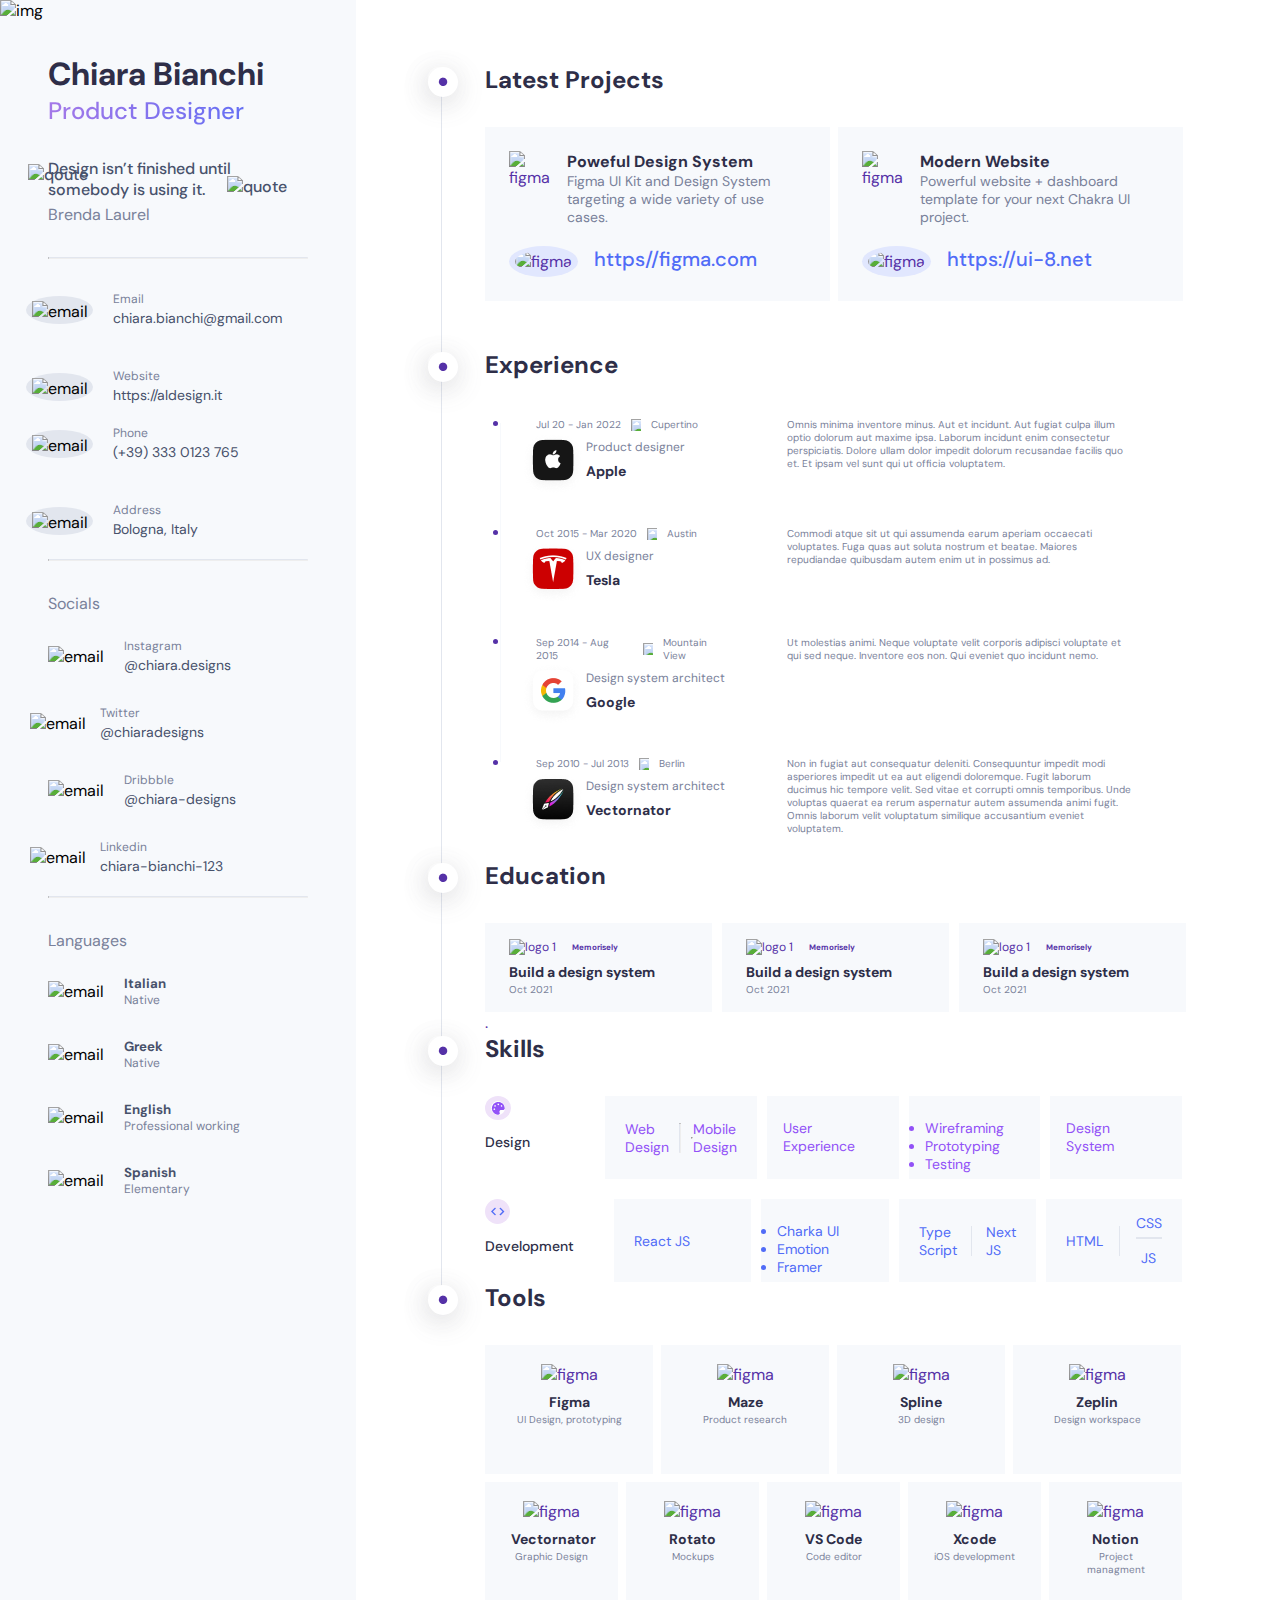
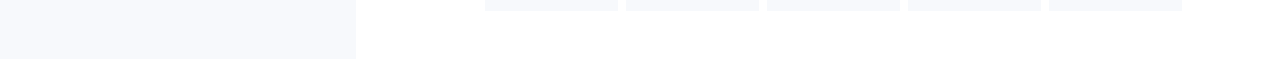
==== commit 68417541: "image not shown bug fix i think" ====
--- a/assignment-1-resume/index.html
+++ b/assignment-1-resume/index.html
@@ -181,7 +181,7 @@
                         <h4 class="top-name">Latest Projects</h4>
                         <div class="lineHr"></div>
                         <div class="li-shadow"></div>
-                        <img class=" li-shadow" src="/assignment-1-resume/images/extra/li-img.png" alt="">
+                        <img class=" li-shadow" src="images/extra/li-img.png" alt="liimg">
 
                         <div class="projects-div">
                             <!-- left -->
@@ -236,7 +236,7 @@
                         <h4 class="top-name">Experience</h4>
                         <div class="lineHr"></div>
                         <div class="li-shadow"></div>
-                        <img class=" li-shadow" src="/assignment-1-resume/images/extra/li-img.png" alt="">
+                        <img class=" li-shadow" src="images/extra/li-img.png" alt="imgs">
                         <div class="ul-comppany">
                             <nav>
                                 <ul class="experience-ul">
@@ -386,7 +386,7 @@
                         <h4 class="top-name">Education</h4>
                         <div class="lineHr"></div>
                         <div class="li-shadow"></div>
-                        <img class=" li-shadow" src="/assignment-1-resume/images/extra/li-img.png" alt="">
+                        <img class=" li-shadow" src="images/extra/li-img.png" alt="img">
                         <!-- ed first  -->
                         <div class="ed-first">
                             <!-- ed one  -->
@@ -424,7 +424,7 @@
                         <h4 class="top-name">Skills</h4>
                         <div class="lineHr"></div>
                         <div class="li-shadow"></div>
-                        <img class=" li-shadow" src="/assignment-1-resume/images/extra/li-img.png" alt="">
+                        <img class=" li-shadow" src="images/extra/li-img.png" alt="">
 
                         <div class="skills">
                             <!-- design  -->
@@ -522,7 +522,7 @@
                     <li class="right-main-li">
                         <h4 class="top-name">Tools</h4>
                         <div class="li-shadow"></div>
-                        <img class=" li-shadow" src="/assignment-1-resume/images/extra/li-img.png" alt="">
+                        <img class=" li-shadow" src="images/extra/li-img.png" alt="">
                         <div class="tools">
                             <div class="first-grid">
                                 <!-- figma  -->
--- a/assignment-1-resume/styles/style.css
+++ b/assignment-1-resume/styles/style.css
@@ -196,7 +196,7 @@
 .right-main-li {
     position: relative;
     color: var(--li-color);
-    list-style-image: url(/images/extra/li-img.png);
+    /* list-style-image: url(images/extra/li-black.png); */
     padding-left: 32px;
     z-index: 20;
 }
@@ -294,7 +294,7 @@
 /* experience right  */
 
 .experience-ul .company {
-    list-style: url(/assignment-1-resume/images/extra/li-black.png);
+    list-style: url(images/extra/li-black.png);
     margin-left: 0px;
     padding-left: 0px;
 }
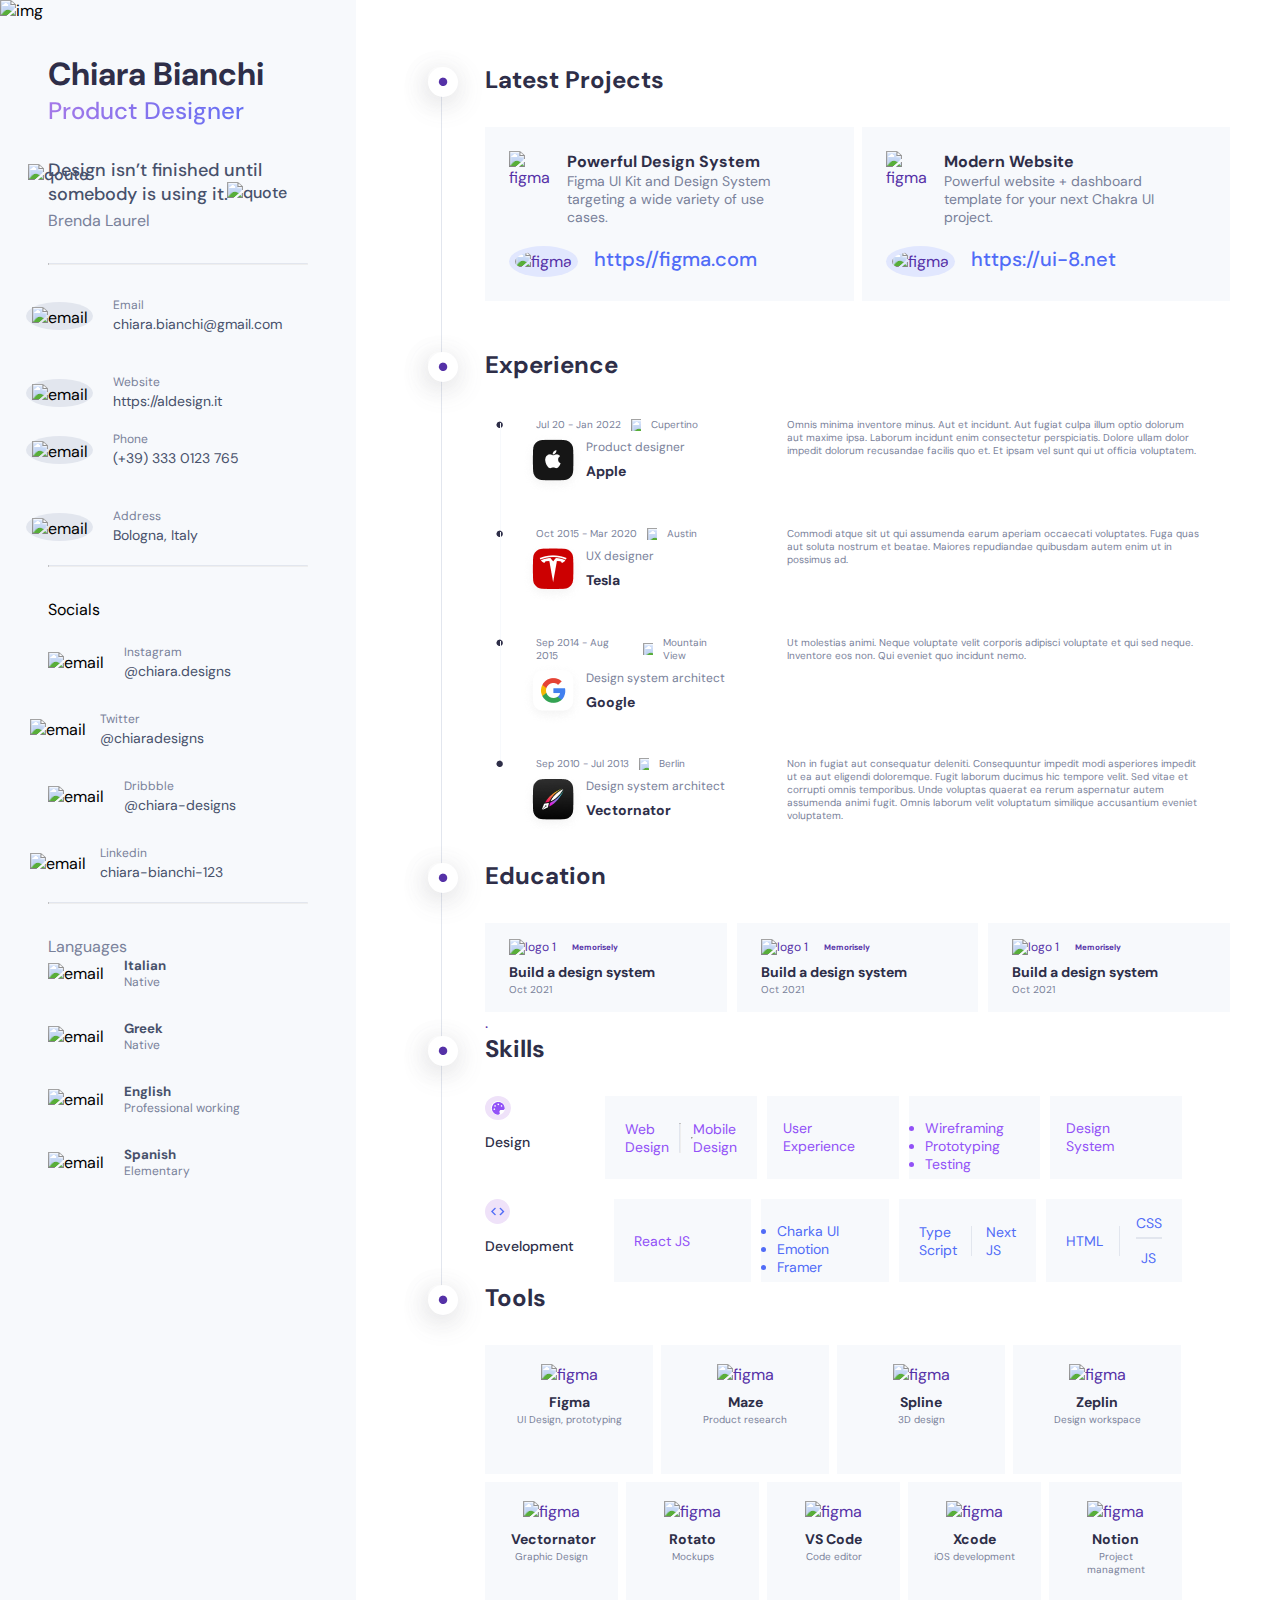
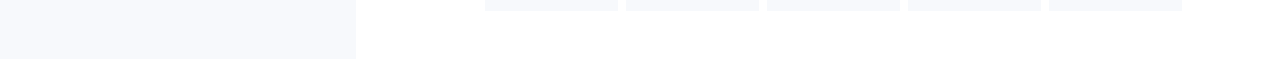
==== commit 53a9d958: "Merge branch 'master' into resume-bem" ====
--- a/assignment-1-resume/index.html
+++ b/assignment-1-resume/index.html
@@ -17,27 +17,27 @@
 <body>
     <main class="container">
         <!-- left  -->
-        <section class="left">
+        <section class="leftSection">
             <!-- photo  -->
-            <img src="images/images/picture.png" alt="img " class="left-top-img">
-            <div class="left-container">
-                <div class="names-left">
+            <img src="images/images/picture.png" alt="img " class="leftSection--img">
+            <div class="contaner__names">
+                <div class="leftSection__leftSide">
                     <h4>Chiara Bianchi</h4>
-                    <p class="product-design">Product Designer</p>
-                    <div class="quotes-withText">
-                        <img src="images/quote/Icon.png" alt="qoute" class="first-quote">
+                    <p class="leftSection__namesProduct">Product Designer</p>
+                    <div class="leftSection__quotes">
+                        <img src="images/quote/Icon.png" alt="qoute" class="leftSection__quotes--first">
                         <p>Design isn&rsquo;t finished until somebody is using it.</p>
-                        <img src="images/quote/Icon2.png" alt="quote" class="second-quote">
+                        <img src="images/quote/Icon2.png" alt="quote" class="leftSection__quotes--second">
                     </div>
-                    <p class="brenda">Brenda Laurel</p>
-                    <hr class="left-hr">
+                    <p class="quotes--name">Brenda Laurel</p>
+                    <hr class="leftSection__hr">
                 </div>
                 <!-- personal info  -->
-                <div class="personal-info">
-                    <div class="email-web ">
+                <div class="personalinfo">
+                    <div class="personal__email__web ">
                         <!-- first -->
-                        <div class="social-design">
-                            <div class="email-img">
+                        <div class="personalinfo__socialDesign">
+                            <div class="personalinfo--emailImg">
                                 <img src="images/icons/mail.png" alt="email">
                             </div>
                             <div>
@@ -46,11 +46,11 @@
                             </div>
                         </div>
                         <!-- second  -->
-                        <div class="social-design ">
-                            <div class="email-img">
+                        <div class="personalinfo__socialDesign ">
+                            <div class="personalinfo--emailImg">
                                 <img src="images/icons/link.png" alt="email">
                             </div>
-                            <div class="div">
+                            <div>
 
                                 <p>Website</p>
                                 <a href="#">https://aldesign.it</a>
@@ -58,11 +58,11 @@
                         </div>
                     </div>
                     <!-- third  -->
-                    <div class="email-web">
-
-
-                        <div class="social-design">
-                            <div class="email-img">
+                    <div class="personal__email__web">
+
+
+                        <div class="personalinfo__socialDesign">
+                            <div class="personalinfo--emailImg">
                                 <img src="images/icons/phone.png" alt="email">
                             </div>
                             <div>
@@ -71,8 +71,8 @@
                             </div>
                         </div>
                         <!-- fourth -->
-                        <div class="social-design address-padding">
-                            <div class="email-img">
+                        <div class="personalinfo__socialDesign personalinfo--addressPad">
+                            <div class="personalinfo--emailImg">
                                 <img src="images/icons/location.png" alt="email">
                             </div>
                             <div>
@@ -82,15 +82,15 @@
                         </div>
                     </div>
 
-                    <hr class="left-hr">
+                    <hr class="leftSection__hr">
                 </div>
                 <!-- socials -->
                 <div class="socials">
-                    <p class="soc">Socials</p>
-                    <div class="social-grid">
+                    <p class="social__p">Socials</p>
+                    <div class="social__grid">
 
                         <!-- insta  -->
-                        <div class="social-design insta  ">
+                        <div class="personalinfo__socialDesign insta  ">
                             <img src="images/icons/instagram.png" alt="email">
                             <div>
                                 <p>Instagram</p>
@@ -98,7 +98,7 @@
                             </div>
                         </div>
                         <!-- dribble -->
-                        <div class="social-design dribble">
+                        <div class="personalinfo__socialDesign dribble">
                             <img src="images/icons/dribble.png" alt="email">
                             <div>
                                 <p>Dribbble</p>
@@ -106,52 +106,52 @@
                             </div>
                         </div>
                         <!-- twitter  -->
-                        <div class="social-design first-twitter">
+                        <div class="personalinfo__socialDesign personalinfo--firstTwitter">
                             <img src="images/icons/twitter.png" alt="email">
-                            <div class="twitter-pad">
+                            <div class="socialDesign--padding">
                                 <p>Twitter</p>
                                 <a href="#">@chiaradesigns</a>
                             </div>
                         </div>
                         <!-- linkdin -->
-                        <div class="social-design first-twitter linkdin">
+                        <div class="personalinfo__socialDesign personalinfo--firstTwitter linkdin">
                             <img src="images/icons/linkedin.png" alt="email">
-                            <div class="twitter-pad">
+                            <div class="socialDesign--padding">
                                 <p>Linkedin</p>
                                 <a href="#">chiara-bianchi-123</a>
                             </div>
                         </div>
 
                     </div>
-                    <hr class="left-hr">
+                    <hr class="leftSection__hr">
                 </div>
 
                 <!-- languages  -->
                 <div class="languages">
                     <p class="soc">Languages</p>
-                    <div class="social-grid">
-                        <div class="social-design">
+                    <div class="social__grid">
+                        <div class="personalinfo__socialDesign">
                             <img src="images/flags/italy.png" alt="email">
                             <div>
                                 <h5>Italian</h5>
                                 <p>Native</p>
                             </div>
                         </div>
-                        <div class="social-design greek">
+                        <div class="personalinfo__socialDesign socialDesign--greek">
                             <img src="images/flags/greece.png" alt="email">
                             <div>
                                 <h5>Greek</h5>
                                 <p>Native</p>
                             </div>
                         </div>
-                        <div class="social-design">
+                        <div class="personalinfo__socialDesign">
                             <img src="images/flags/britain.png" alt="email">
                             <div>
                                 <h5>English</h5>
                                 <p>Professional working</p>
                             </div>
                         </div>
-                        <div class="social-design">
+                        <div class="personalinfo__socialDesign">
                             <img src="images/flags/spain.png" alt="email">
                             <div>
                                 <h5>Spanish</h5>
@@ -174,30 +174,31 @@
 
         <!-- right  -->
         <aside class="right">
-            <nav class="ul">
-                <ul class="ul">
+            <nav>
+                <ul>
                     <!-- latest projects -->
-                    <li class="right-main-li">
-                        <h4 class="top-name">Latest Projects</h4>
-                        <div class="lineHr"></div>
-                        <div class="li-shadow"></div>
-                        <img class=" li-shadow" src="images/extra/li-img.png" alt="liimg">
-
-                        <div class="projects-div">
+                    <li class="right__mainLi">
+                        <h4 class="right__topName">Latest Projects</h4>
+                        <div class="right__lineHr"></div>
+                        <div class="right__liShadow"></div>
+                        <img class=" right__liShadow" src="images/extra/li-img.png" alt="liimg">
+
+                        <div class="right__projects">
                             <!-- left -->
-                            <div class="project-left">
-                                <div class="fig fig-bottom">
+                            <div class="projects__leftSide">
+                                <div class="projects__Style projectStyle--bottom">
                                     <img src="images/extra/figma.png" alt="figma">
-                                    <div class="powerful">
-                                        <h5 class="black">Poweful Design System</h5>
-                                        <p class="gray">Figma UI Kit and Design System targeting a wide variety of use
+                                    <div class="projects__powerful">
+                                        <h5 class="projects__black">Powerful Design System</h5>
+                                        <p class="projects__gray">Figma UI Kit and Design System targeting a wide
+                                            variety of use
                                             cases.
                                         </p>
                                     </div>
                                 </div>
-                                <div class="fig">
-                                    <img src="images/extra/Icon.png" alt="figma" class="fig-image">
-                                    <div class="powerful">
+                                <div class="projects__Style">
+                                    <img src="images/extra/Icon.png" alt="figma" class="projects--images">
+                                    <div class="projects__powerful">
                                         <a href="#">https//figma.com</a>
                                     </div>
                                 </div>
@@ -205,19 +206,20 @@
                             </div>
 
                             <!-- right -->
-                            <div class="project-left">
-                                <div class="fig fig-bottom">
+                            <div class="projects__leftSide">
+                                <div class="projects__Style projectStyle--bottom">
                                     <img src="images/images/Image.png" alt="figma">
-                                    <div class="powerful">
-                                        <h5 class="black">Modern Website</h5>
-                                        <p class="gray">
-                                            Powerful website + dashboard template for your next Chakra UI project.
-                                        </p>
-                                    </div>
-                                </div>
-                                <div class="fig">
-                                    <img src="images/icons/link.png" alt="figma" class="fig-image">
-                                    <div class="powerful">
+                                    <div class="projects__powerful">
+                                        <h5 class="projects__black">Modern Website</h5>
+                                        <p class="projects__gray">
+                                            Powerful website + dashboard template for your next Chakra UI
+                                            project.
+                                        </p>
+                                    </div>
+                                </div>
+                                <div class="projects__Style">
+                                    <img src="images/icons/link.png" alt="figma" class="projects--images">
+                                    <div class="projects__powerful">
                                         <a href="#">https://ui-8.net</a>
                                     </div>
                                 </div>
@@ -231,34 +233,34 @@
                     </li>
 
                     <!-- experience -->
-                    <li class="right-main-li">
-
-                        <h4 class="top-name">Experience</h4>
-                        <div class="lineHr"></div>
-                        <div class="li-shadow"></div>
-                        <img class=" li-shadow" src="images/extra/li-img.png" alt="imgs">
-                        <div class="ul-comppany">
+                    <li class="right__mainLi">
+
+                        <h4 class="right__topName">Experience</h4>
+                        <div class="right__lineHr"></div>
+                        <div class="right__liShadow"></div>
+                        <img class=" right__liShadow" src="images/extra/li-img.png" alt="imgs">
+                        <div>
                             <nav>
-                                <ul class="experience-ul">
+                                <ul class="right__experienceGrid">
                                     <!-- apple -->
-                                    <li class="company">
-                                        <div class="company-hr"></div>
-                                        <div class="flex-experience">
-                                            <div class="exp-left">
-                                                <div class="exp-date">
+                                    <li class="expereince__company">
+                                        <div class="expereince__company-hr"></div>
+                                        <div class="expereince__contain">
+                                            <div class="expereince__leftSide">
+                                                <div class="expereince__date">
                                                     <p>Jul 20 - Jan 2022</p>
                                                     <img src="images/icons/location.png" alt="location">
                                                     <p>Cupertino</p>
                                                 </div>
-                                                <div class="exp-logo">
+                                                <div class="expereince__logo">
                                                     <img src="images/companies/Logoicon.png" alt="apple">
-                                                    <div class="exp-prod">
+                                                    <div class="expereince--prod">
                                                         <p>Product designer</p>
                                                         <h5>Apple</h5>
                                                     </div>
                                                 </div>
                                             </div>
-                                            <div class="exp-flex-right">
+                                            <div class="expereince--containRight">
                                                 <p>Omnis minima inventore minus. Aut et incidunt. Aut fugiat culpa illum
                                                     optio
                                                     dolorum aut
@@ -276,24 +278,24 @@
                                         </div>
                                     </li>
                                     <!-- tesla  -->
-                                    <li class="company">
-                                        <div class="company-hr"></div>
-                                        <div class="flex-experience">
-                                            <div class="exp-left">
-                                                <div class="exp-date">
+                                    <li class="expereince__company">
+                                        <div class="expereince__company-hr"></div>
+                                        <div class="expereince__contain">
+                                            <div class="expereince__leftSide">
+                                                <div class="expereince__date">
                                                     <p>Oct 2015 - Mar 2020</p>
                                                     <img src="images/icons/location.png" alt="location">
                                                     <p>Austin</p>
                                                 </div>
-                                                <div class="exp-logo">
+                                                <div class="expereince__logo">
                                                     <img src="images/companies/Logoicon-1.png" alt="apple">
-                                                    <div class="exp-prod">
+                                                    <div class="expereince--prod">
                                                         <p>UX designer</p>
                                                         <h5>Tesla</h5>
                                                     </div>
                                                 </div>
                                             </div>
-                                            <div class="exp-flex-right">
+                                            <div class="expereince--containRight">
                                                 <p>Commodi atque sit ut qui assumenda earum aperiam occaecati
                                                     voluptates.
                                                     Fuga
@@ -309,24 +311,24 @@
                                         </div>
                                     </li>
                                     <!-- google  -->
-                                    <li class="company">
-                                        <div class="company-hr"></div>
-                                        <div class="flex-experience">
-                                            <div class="exp-left">
-                                                <div class="exp-date">
+                                    <li class="expereince__company">
+                                        <div class="expereince__company-hr"></div>
+                                        <div class="expereince__contain">
+                                            <div class="expereince__leftSide">
+                                                <div class="expereince__date">
                                                     <p>Sep 2014 - Aug 2015</p>
                                                     <img src="images/icons/location.png" alt="location">
                                                     <p>Mountain View</p>
                                                 </div>
-                                                <div class="exp-logo">
+                                                <div class="expereince__logo">
                                                     <img src="images/companies/Logoicon-2.png" alt="apple">
-                                                    <div class="exp-prod">
+                                                    <div class="expereince--prod">
                                                         <p>Design system architect</p>
                                                         <h5>Google</h5>
                                                     </div>
                                                 </div>
                                             </div>
-                                            <div class="exp-flex-right">
+                                            <div class="expereince--containRight">
                                                 <p>Ut molestias animi. Neque voluptate velit corporis adipisci voluptate
                                                     et
                                                     qui
@@ -340,24 +342,24 @@
                                         </div>
                                     </li>
                                     <!-- vectornator  -->
-                                    <li class="company">
-
-                                        <div class="flex-experience">
-                                            <div class="exp-left">
-                                                <div class="exp-date">
+                                    <li class="expereince__company">
+
+                                        <div class="expereince__contain">
+                                            <div class="expereince__leftSide">
+                                                <div class="expereince__date">
                                                     <p>Sep 2010 - Jul 2013</p>
                                                     <img src="images/icons/location.png" alt="location">
                                                     <p>Berlin </p>
                                                 </div>
-                                                <div class="exp-logo">
+                                                <div class="expereince__logo">
                                                     <img src="images/companies/Logoicon-3.png" alt="apple">
-                                                    <div class="exp-prod">
+                                                    <div class="expereince--prod">
                                                         <p>Design system architect</p>
                                                         <h5>Vectornator</h5>
                                                     </div>
                                                 </div>
                                             </div>
-                                            <div class="exp-flex-right">
+                                            <div class="expereince--containRight">
                                                 <p>Non in fugiat aut consequatur deleniti. Consequuntur impedit modi
                                                     asperiores
                                                     impedit ut ea aut eligendi doloremque. Fugit laborum ducimus hic
@@ -380,18 +382,16 @@
                         </div>
                     </li>
                     <!-- education  -->
-                    <li class="right-main-li">
-
-
-                        <h4 class="top-name">Education</h4>
-                        <div class="lineHr"></div>
-                        <div class="li-shadow"></div>
-                        <img class=" li-shadow" src="images/extra/li-img.png" alt="img">
+                    <li class="right__mainLi">
+                        <h4 class="right__topName">Education</h4>
+                        <div class="right__lineHr"></div>
+                        <div class="right__liShadow"></div>
+                        <img class=" right__liShadow" src="images/extra/li-img.png" alt="img">
                         <!-- ed first  -->
-                        <div class="ed-first">
+                        <div class="edcutaion__fistContain">
                             <!-- ed one  -->
-                            <div class="ed-one">
-                                <div class="ed-top">
+                            <div class="ed__one">
+                                <div class="ed__top">
                                     <img src="images/education/Logo.png" alt="logo 1">
                                     <h6>Memorisely</h6>
                                 </div>
@@ -399,8 +399,8 @@
                                 <p>Oct 2021</p>
                             </div>
                             <!-- ed second  -->
-                            <div class="ed-one">
-                                <div class="ed-top">
+                            <div class="ed__one">
+                                <div class="ed__top">
                                     <img src="images/education/Logo-1.png" alt="logo 1">
                                     <h6>Memorisely</h6>
                                 </div>
@@ -408,8 +408,8 @@
                                 <p>Oct 2021</p>
                             </div>
                             <!-- ed third  -->
-                            <div class="ed-one">
-                                <div class="ed-top">
+                            <div class="ed__one">
+                                <div class="ed__top">
                                     <img src="images/education/Logo-2.png" alt="logo 1">
                                     <h6>Memorisely</h6>
                                 </div>
@@ -419,46 +419,45 @@
                         </div>
                         .
                     </li>
-                    <!-- skills  -->
-                    <li class="right-main-li">
-                        <h4 class="top-name">Skills</h4>
-                        <div class="lineHr"></div>
-                        <div class="li-shadow"></div>
-                        <img class=" li-shadow" src="images/extra/li-img.png" alt="">
-
-                        <div class="skills">
+                    <!-- right__skills  -->
+                    <li class="right__mainLi">
+                        <h4 class="right__topName">Skills</h4>
+                        <div class="right__lineHr"></div>
+                        <div class="right__liShadow"></div>
+                        <img class=" right__liShadow" src="images/extra/li-img.png" alt="li image">
+                        <div class="right__skills">
                             <!-- design  -->
                             <div class="design">
-                                <div class="left-design">
+                                <div class="design__left">
                                     <img src="images/design/Vector.jpg" alt="design">
                                     <h5 style="color: #2E2E48;font-weight: 500;">Design</h5>
                                 </div>
-                                <div class="right-design">
-                                    <div class="design-grid design-grid-first">
+                                <div class="design__right">
+                                    <div class="design--grid design--grid--first">
                                         <p>Web
                                             <br>
                                             Design
                                         </p>
-                                        <hr class="line-design">
+                                        <hr class="design__line">
                                         <hr>
                                         <p>Mobile
                                             <br>
                                             Design
                                         </p>
                                     </div>
-                                    <div class="design-grid">
+                                    <div class="design--grid">
                                         <p>User
                                             <br>Experience
                                         </p>
                                     </div>
-                                    <div class="design-grid">
+                                    <div class="design--grid">
                                         <ul>
                                             <li>Wireframing</li>
                                             <li>Prototyping</li>
                                             <li>Testing</li>
                                         </ul>
                                     </div>
-                                    <div class="design-grid">
+                                    <div class="design--grid">
                                         <p>Design
                                             <br>
                                             System
@@ -470,42 +469,42 @@
                             </div>
 
                             <!-- development  -->
-                            <div class="design de-develop ">
-                                <div class="left-design develop">
+                            <div class="design design--develop ">
+                                <div class="design__left develop">
                                     <img src="images/design/code.png" alt="design">
                                     <h5 style="color: #2E2E48; font-weight: 500;">Development</h5>
                                 </div>
-                                <div class="right-design">
-                                    <div class="design-grid design-grid-first development">
+                                <div class="design__right">
+                                    <div class="design--grid design--grid--first design-development">
                                         <p>React JS
                                         </p>
                                     </div>
-                                    <div class="design-grid development">
+                                    <div class="design--grid design--development">
                                         <ul>
                                             <li>Charka UI</li>
                                             <li>Emotion</li>
                                             <li>Framer</li>
                                         </ul>
                                     </div>
-                                    <div class="design-grid design-grid-first development">
+                                    <div class="design--grid design--grid--first design--development">
                                         <p>Type
                                             <br>
                                             Script
                                         </p>
-                                        <p class="line-design">
+                                        <p class="design__line">
                                         </p>
                                         <p>Next
                                             <br>
                                             JS
                                         </p>
                                     </div>
-                                    <div class="design-grid design-grid-first development">
+                                    <div class="design--grid design--grid--first design--development">
                                         <p>HTML
                                         </p>
-                                        <p class="line-design">
-                                        </p>
-                                        <p class="design-css">CSS
-                                            <span class="js-span">JS</span>
+                                        <p class="design__line">
+                                        </p>
+                                        <p class="design--css">CSS
+                                            <span class="design--jsSpan">JS</span>
                                         </p>
 
 
@@ -519,14 +518,14 @@
                     </li>
 
                     <!-- tools -->
-                    <li class="right-main-li">
-                        <h4 class="top-name">Tools</h4>
-                        <div class="li-shadow"></div>
-                        <img class=" li-shadow" src="images/extra/li-img.png" alt="">
+                    <li class="right__mainLi">
+                        <h4 class="right__topName">Tools</h4>
+                        <div class="right__liShadow"></div>
+                        <img class=" right__liShadow" src="images/extra/li-img.png" alt="">
                         <div class="tools">
-                            <div class="first-grid">
+                            <div class="tools__firstGrid">
                                 <!-- figma  -->
-                                <div class="figma">
+                                <div class="tools__imgs">
                                     <img src="images/tools/Logo.png" alt="figma">
                                     <h5>Figma</h5>
                                     <p> UI Design, prototyping </p>
@@ -534,7 +533,7 @@
                                 </div>
                                 <!-- maze -->
 
-                                <div class="figma">
+                                <div class="tools__imgs">
                                     <img src="images/tools/Logo-1.png" alt="figma">
                                     <h5>Maze</h5>
                                     <p>Product research </p>
@@ -542,7 +541,7 @@
                                 </div>
                                 <!-- spline  -->
 
-                                <div class="figma">
+                                <div class="tools__imgs">
                                     <img src="images/tools/Logo-2.png" alt="figma">
                                     <h5>Spline</h5>
                                     <p>3D design </p>
@@ -550,7 +549,7 @@
                                 </div>
                                 <!-- zeplin  -->
 
-                                <div class="figma">
+                                <div class="tools__imgs">
                                     <img src="images/tools/Logo-3.png" alt="figma">
                                     <h5>Zeplin</h5>
                                     <p> Design workspace </p>
@@ -563,31 +562,31 @@
                                 <!-- second grid -->
                                 <!-- bottom -->
                                 <!-- Vectornator -->
-                                <div class="figma bottom-figma">
+                                <div class="tools__imgs tools--bottom">
                                     <img src="images/tools/Logo-4.png" alt="figma">
                                     <h5>Vectornator</h5>
                                     <p> Graphic Design </p>
                                 </div>
                                 <!-- Rotato -->
-                                <div class="figma bottom-figma">
+                                <div class="tools__imgs tools--bottom">
                                     <img src="images/tools/Logo-5.png" alt="figma">
                                     <h5>Rotato</h5>
                                     <p>Mockups </p>
                                 </div>
                                 <!-- vs code  -->
-                                <div class="figma bottom-figma">
+                                <div class="tools__imgs tools--bottom">
                                     <img src="images/tools/Logo-6.png" alt="figma">
                                     <h5>VS Code</h5>
                                     <p>Code editor </p>
                                 </div>
                                 <!-- xcode  -->
-                                <div class="figma bottom-figma">
+                                <div class="tools__imgs tools--bottom">
                                     <img src="images/tools/Logo-7.png" alt="figma">
                                     <h5>Xcode</h5>
                                     <p>iOS development</p>
                                 </div>
                                 <!-- Notion -->
-                                <div class="figma bottom-figma">
+                                <div class="tools__imgs tools--bottom">
                                     <img src="images/tools/Logo-8.png" alt="figma">
                                     <h5>Notion</h5>
                                     <p>Project managment</p>
--- a/assignment-1-resume/styles/style.css
+++ b/assignment-1-resume/styles/style.css
@@ -32,33 +32,33 @@
 }
 
 /* left style  */
-.left {
+.leftSection {
     width: 100%;
     background: var(--grid-one);
     padding-bottom: 0;
 }
 
-.left-top-img {
+.leftSection--img {
     width: 100%;
     padding-bottom: 32px;
 }
 
-.left-container {
+.contaner__names {
     padding: 0px 32px;
     margin-bottom: 48px;
 }
 
 
-.names-left {
+.leftSection__leftSide {
     text-align: center;
 }
 
-.names-left h4 {
+.leftSection__leftSide h4 {
     font-size: 32px;
     color: var(--back-second);
 }
 
-.product-design {
+.leftSection__namesProduct {
     font-size: 24px;
     background: linear-gradient(to right, #A478E8, #516CF7);
     -webkit-background-clip: text;
@@ -68,7 +68,7 @@
     padding-bottom: 32px;
 }
 
-.quotes-withText {
+.leftSection__quotes {
     position: relative;
     color: var(--black-first);
     width: 259px;
@@ -77,35 +77,35 @@
 
 }
 
-.first-quote {
+.leftSection__quotes--first {
     position: absolute;
     top: 6px;
     left: 0px;
 }
 
-.second-quote {
+.leftSection__quotes--second {
     position: absolute;
     right: 20px;
     bottom: 3px;
 }
 
-.quotes-left p {
+.leftSection__quotes p {
     font-size: 18px;
 }
 
-.brenda {
+.quotes--name {
     color: var(--gray-second);
     padding-top: 4px;
     padding-bottom: 32px;
 }
 
-.left-hr {
+.leftSection__hr {
     margin-bottom: 32px;
     border-top: 1px solid var(--border-color);
 }
 
 /* left-personal info  */
-.email-web {
+.personal__email__web {
     display: flex;
     gap: 20px;
     align-items: center;
@@ -113,25 +113,25 @@
 
 }
 
-.address-padding {
+.personalinfo--addressPad {
     padding-left: 55px;
 }
 
-.social-design {
+.personalinfo__socialDesign {
     display: flex;
     gap: 20px;
     align-items: center;
     padding-bottom: 20px;
 }
 
-.email-img {
+.personalinfo--emailImg {
     background: var(--border-color);
     padding: 5px 5px 2px 6px;
     border-radius: 50%;
 }
 
 /* socials  */
-.social-grid {
+.social__grid {
     display: flex;
     flex-wrap: wrap;
     gap: 10px;
@@ -139,7 +139,7 @@
 }
 
 .insta,
-.first-twitter {
+.personalinfo--firstTwitter {
     order: -1;
 }
 
@@ -147,42 +147,42 @@
     order: 0;
 }
 
-.greek {
+.socialDesign--greek {
     padding-left: 100px;
 }
 
 
 
-.social-design p,
+.personalinfo__socialDesign p,
 .soc,
-.gray {
+.projects__gray {
     color: var(--gray-second);
 
 }
 
-.social-design a,
-.social-design h5 {
+.personalinfo__socialDesign a,
+.personalinfo__socialDesign h5 {
     color: var(--black-first);
 }
 
-.social-design a {
+.personalinfo__socialDesign a {
     font-size: 14px;
 }
 
-.social-design p {
+.personalinfo__socialDesign p {
     font-size: 12px;
 }
 
-.first-twitter img {
+.personalinfo--firstTwitter img {
     width: 60px;
     margin-left: -18px;
 }
 
-.twitter-pad {
+.socialDesign--padding {
     margin-left: -10px;
 }
 
-.soc {
+.social__p {
     padding-bottom: 24px;
 }
 
@@ -193,17 +193,18 @@
     padding: 0px 50px 48px 50px;
 }
 
-.right-main-li {
+.right__mainLi {
     position: relative;
     color: var(--li-color);
     /* list-style-image: url(images/extra/li-black.png); */
     padding-left: 32px;
     z-index: 20;
-}
-
-
-
-.lineHr {
+    width: 100%;
+}
+
+
+
+.right__lineHr {
     position: absolute;
     left: -12px;
     top: 21px;
@@ -211,7 +212,7 @@
     height: 100%
 }
 
-.top-name {
+.right__topName {
     padding-bottom: 32px;
     font-size: 24px;
     color: var(--back-second);
@@ -219,20 +220,19 @@
 
 
 /* latest project  */
-.projects-div {
-    display: flex;
-    flex-wrap: wrap;
+.right__projects {
+    display: flex;
     gap: 8px;
     padding-bottom: 48px;
 }
 
 
-.company {
+.expereince__company {
     position: relative;
     padding-bottom: 24px;
 }
 
-.company-hr {
+.expereince__company-hr {
     position: absolute;
     left: -10.5px;
     top: 11px;
@@ -243,48 +243,48 @@
 
 /* figma  */
 
-.project-left {
+.projects__leftSide {
     background: var(--grid-one);
     padding: 24px;
     width: 100%;
 }
 
-.fig {
+.projects__Style {
     width: 360px;
     display: flex;
     align-items: start;
     gap: 16px;
 }
 
-.fig-bottom {
+.projectStyle--bottom {
     padding-bottom: 16px;
 }
 
-.fig .gray {
+.projects__Style .projects__gray {
     padding-bottom: 4px;
     width: 232px;
     line-height: 18px;
 
 }
 
-.black {
+.projects__black {
     color: var(--back-second);
     font-size: 16px;
 }
 
 
 
-.powerful a {
+.projects__powerful a {
     color: var(--blue-first);
     font-size: 20px;
     font-weight: 500;
 }
 
-.powerful p {
+.projects__powerful p {
     font-size: 14px;
 }
 
-.fig-image {
+.projects--images {
     background: var(--blue-bg);
     padding: 5px 6px;
     border-radius: 50%;
@@ -293,23 +293,23 @@
 
 /* experience right  */
 
-.experience-ul .company {
-    list-style: url(images/extra/li-black.png);
+.right__experienceGrid .expereince__company {
+    list-style: url(../images/extra/li-black.png);
     margin-left: 0px;
     padding-left: 0px;
 }
 
-.flex-experience {
+.expereince__contain {
     display: block;
 }
 
-.exp-left {
+.expereince__leftSide {
     color: var(--gray-second);
     width: 212px;
 }
 
 
-.exp-date {
+.expereince__date {
     display: flex;
     gap: 10px;
     align-items: center;
@@ -317,51 +317,54 @@
     font-size: 10px;
 }
 
-.exp-date img {
+.expereince__date img {
     width: 10px;
     height: 12px;
 }
 
-.exp-logo {
+.expereince__logo {
     display: flex;
     align-items: start;
 }
 
-.exp-prod {
+.expereince--prod {
     padding-top: 8px;
     font-size: 12px;
 }
 
-.exp-prod h5 {
+.expereince--prod h5 {
     color: var(--back-second);
     font-size: 14px;
     padding-top: 7px;
 }
 
-.exp-flex-right {
+.expereince--containRight {
     color: var(--gray-second);
     width: 390px;
     font-size: 10px;
     padding: 0 10px;
+    display: flex;
+    flex: 1;
 }
 
 /* education  */
 
-.ed-first {
+.edcutaion__fistContain {
     display: flex;
     flex-wrap: wrap;
     gap: 10px;
     flex-grow: 1;
 }
 
-.ed-one {
+.ed__one {
     background: var(--grid-one);
 
     padding: 16px 24px;
     width: 100%;
-}
-
-.ed-top {
+    flex: 1;
+}
+
+.ed__top {
     display: flex;
     align-items: center;
     gap: 16px;
@@ -369,19 +372,19 @@
     font-size: 12px;
 }
 
-.ed-one h5 {
+.ed__one h5 {
     color: var(--back-second);
     padding-bottom: 2px;
     font-size: 14px;
 }
 
-.ed-one p {
+.ed__one p {
     color: var(--gray-second);
     font-size: 10px;
 
 }
 
-/* skills  */
+/* right__skills  */
 
 
 .design {
@@ -389,7 +392,7 @@
 
 }
 
-.left-design {
+.design__left {
     padding-right: 75px;
 }
 
@@ -397,7 +400,7 @@
     padding-right: 40px;
 }
 
-.left-design img {
+.design__left img {
     background: var(--purple-bg);
     padding: 5px 6px;
     border-radius: 50%;
@@ -407,21 +410,21 @@
     padding: 8px 5px;
 }
 
-.left-design h5 {
+.design__left h5 {
     font-size: 14px;
     font-weight: 300;
     color: var(--back-second);
     padding-top: 8px;
 }
 
-.right-design {
+.design__right {
     display: flex;
     flex-direction: column;
     flex: 1;
     gap: 10px;
 }
 
-.design-grid {
+.design--grid {
     flex: 1;
     background: var(--grid-one);
     padding: 23px 16px;
@@ -431,26 +434,26 @@
 
 }
 
-.design-grid-first {
+.design--grid--first {
     display: flex;
     padding: 10px 40px;
     align-items: center;
     justify-content: space-between;
 }
 
-.design-grid-first p {
+.design--grid--first p {
     text-wrap: wrap;
 
 }
 
-.line-design {
+.design__line {
     border-left: 1.5px solid var(--border-color);
     height: 30px;
     margin: 0px 10px;
     color: var(--border-color);
 }
 
-.js-span {
+.design--jsSpan {
     display: block;
     border-top: 2px solid var(--border-color);
     padding-left: 5px;
@@ -459,29 +462,29 @@
 
 }
 
-.design-grid ul li {
+.design--grid ul li {
     list-style: initial;
 }
 
-.development {
+.design--development {
     color: var(--blue-first);
 }
 
 
-.de-develop {
+.design--develop {
     padding-top: 20px;
 }
 
 /* tools  */
 
-.first-grid {
+.tools__firstGrid {
     display: flex;
     flex-wrap: wrap;
     gap: 8px;
 
 }
 
-.figma {
+.tools__imgs {
     background: var(--grid-one);
     text-align: center;
     padding: 19px 20px;
@@ -489,19 +492,19 @@
 
 }
 
-.figma h5 {
+.tools__imgs h5 {
     font-size: 14px;
     color: var(--back-second);
     padding-bottom: 2px;
     padding-top: 8px;
 }
 
-.figma p {
+.tools__imgs p {
     font-size: 10px;
     color: var(--gray-second);
 }
 
-.bottom-figma {
+.tools--bottom {
     width: 133px;
     padding: 19px 26px;
 }
@@ -511,7 +514,7 @@
 }
 
 /* li shadow  */
-.li-shadow {
+.right__liShadow {
     position: absolute;
     left: -25px;
     top: 3px;
@@ -529,51 +532,51 @@
         gap: 47px;
     }
 
-    .email-web {
+    .personal__email__web {
         display: grid;
         margin-left: -22px;
     }
 
-    .left {
+    .leftSection {
         max-width: 356px;
         width: 100%;
     }
 
-    .left-top-img {
+    .leftSection--img {
         width: 100%;
         max-width: 355px;
 
     }
 
-    .left-container {
+    .contaner__names {
         padding: 0px 48px;
         margin-bottom: 0px;
     }
 
-    .names-left {
+    .leftSection__leftSide {
         text-align: start;
     }
 
-    .first-quote {
+    .leftSection__quotes--first {
         position: absolute;
         left: -20px;
         top: 6px;
 
     }
 
-    .social-grid {
+    .social__grid {
         display: grid;
     }
 
-    .quotes-withText {
+    .leftSection__quotes {
         margin-left: 0;
     }
 
-    .address-padding {
+    .personalinfo--addressPad {
         padding-left: 0px;
     }
 
-    .greek {
+    .socialDesign--greek {
         padding-left: 0px;
     }
 
@@ -582,38 +585,40 @@
         padding-top: 64px;
     }
 
-    .project-left {
-        width: 345px;
-    }
-
-    .fig {
+    .projects__leftSide {
+        flex-shrink: 1;
+        display: flex;
+        flex-direction: column;
+    }
+
+    .projects__Style {
         width: 290px;
     }
 
-    .experience-ul .company {
+    .right__experienceGrid .expereince__company {
         margin-left: 25px;
         padding-left: 10px;
     }
 
-    .flex-experience {
+    .expereince__contain {
         display: flex;
         gap: 24px;
 
     }
 
-    .company {
+    .expereince__company {
         padding-bottom: 24px;
     }
 
 
 
-    .ed-one {
+    .ed__one {
         background: var(--grid-one);
         width: 227px;
         padding: 16px 24px;
     }
 
-    .right-design {
+    .design__right {
         display: flex;
         flex: 1;
         gap: 10px;
@@ -623,13 +628,13 @@
     }
 
 
-    .design-grid-first {
+    .design--grid--first {
         display: flex;
         padding: 10px 20px;
         align-items: center;
     }
 
-    .figma {
+    .tools__imgs {
         background: var(--grid-one);
         text-align: center;
         padding: 19px 30px;
@@ -637,18 +642,18 @@
         height: 129px;
     }
 
-    .bottom-figma {
+    .tools--bottom {
         width: 133px;
         padding: 19px 26px;
     }
 
-    .exp-flex-right {
+    .expereince--containRight {
 
         width: 408px;
         padding: 0px 31px;
     }
 
-    .skills {
+    .right__skills {
         padding-right: 48px;
     }
 
